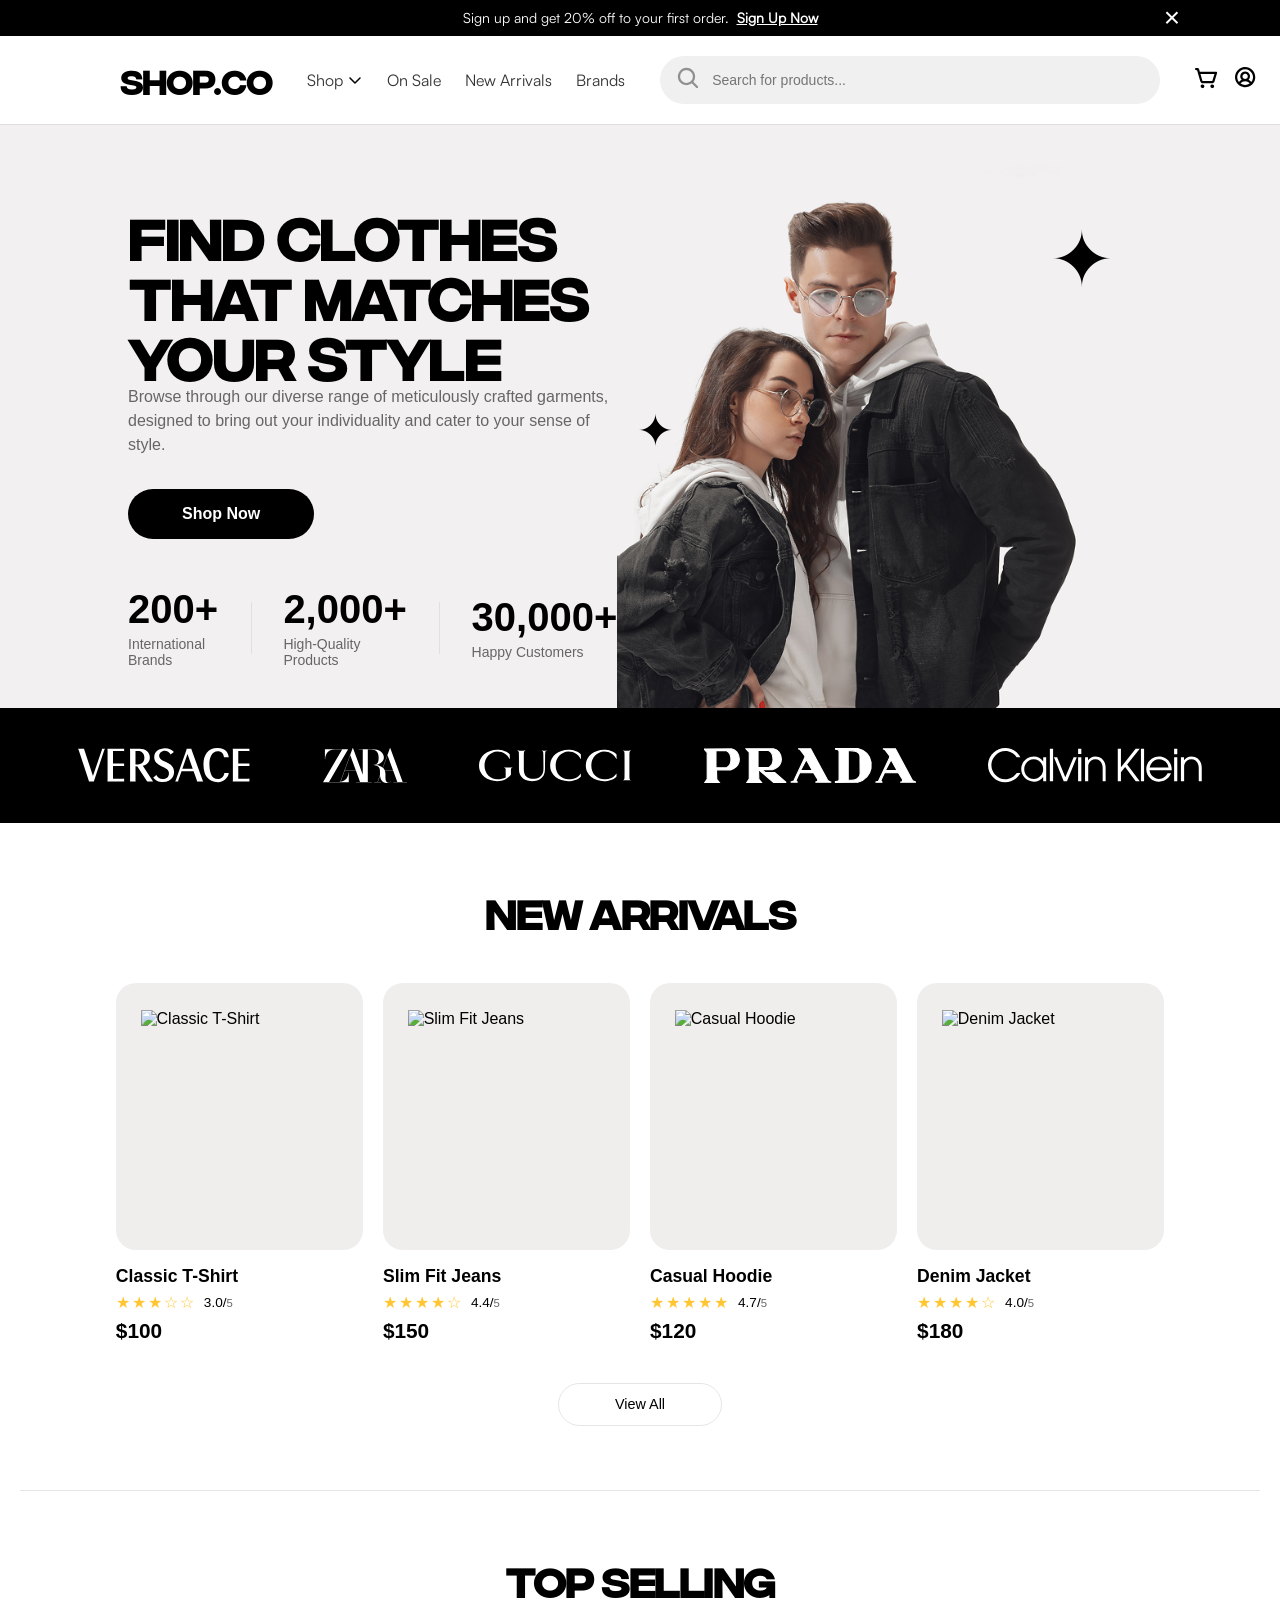
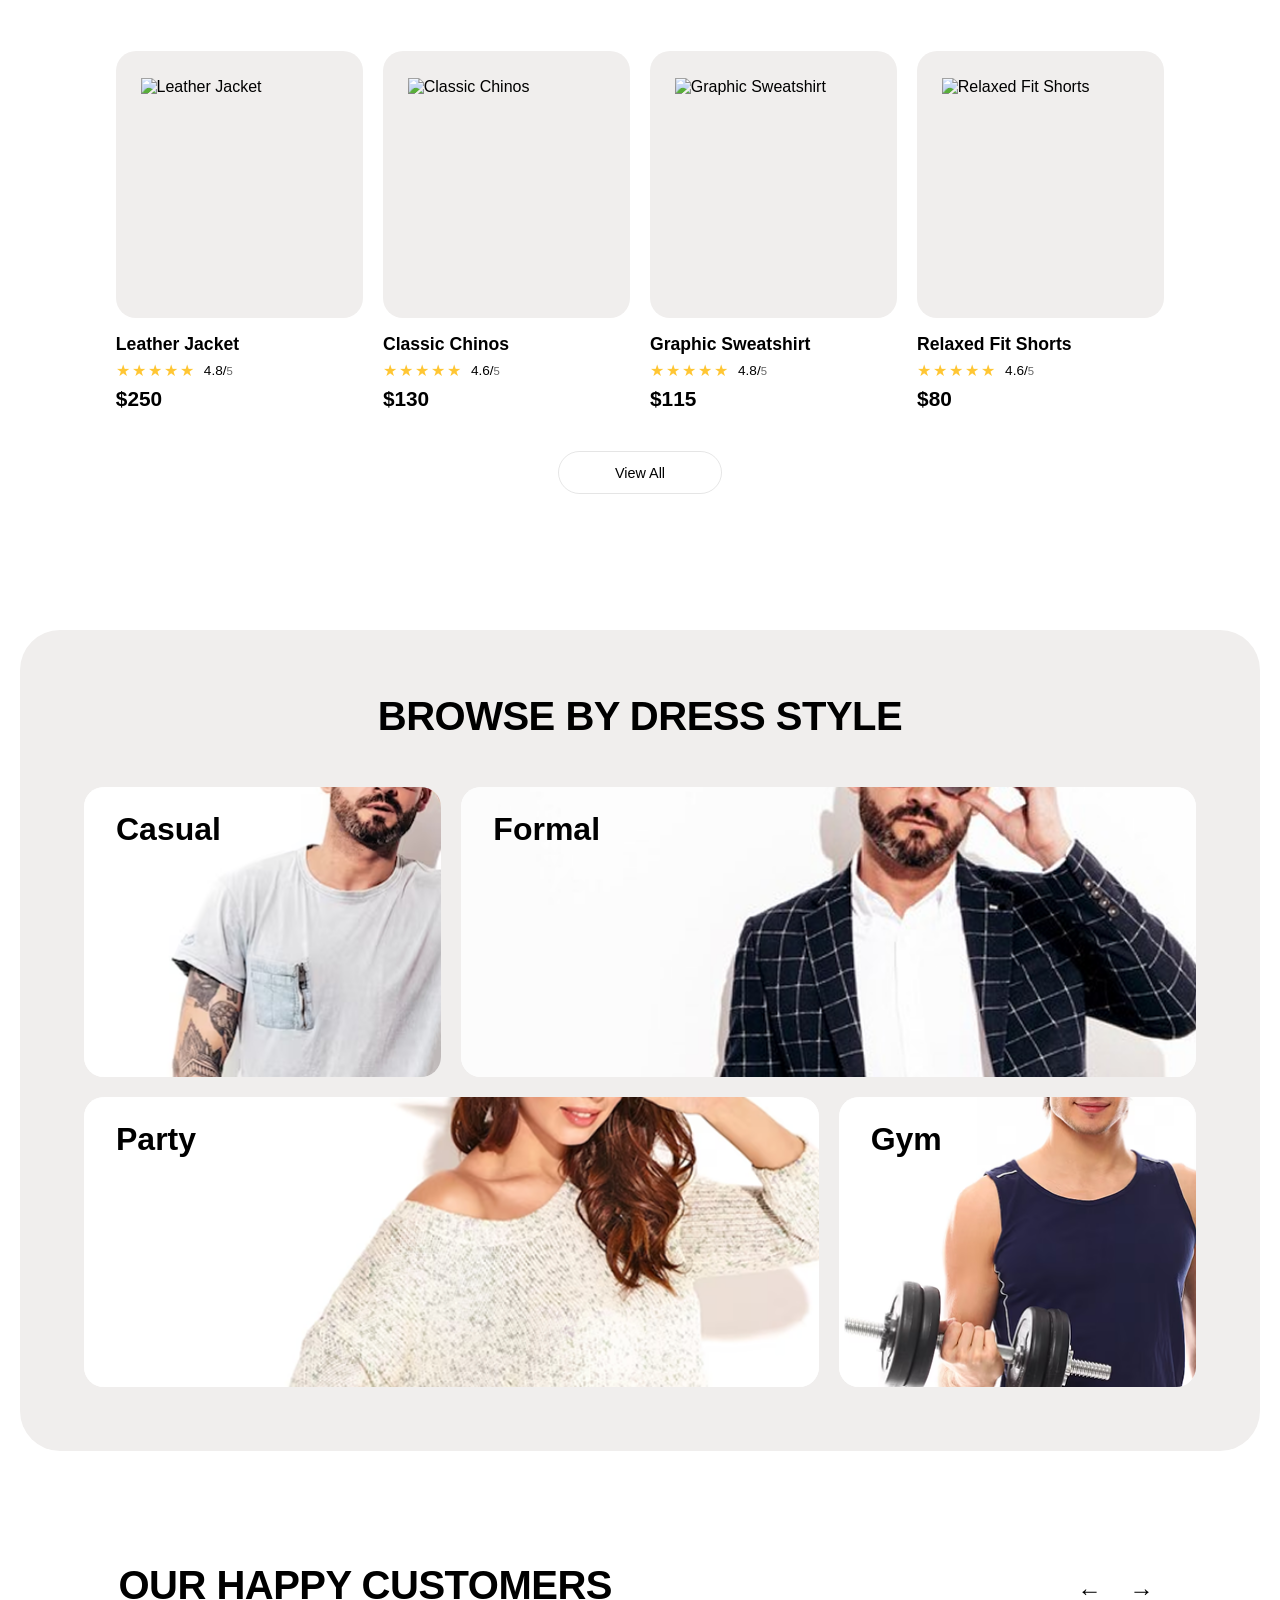
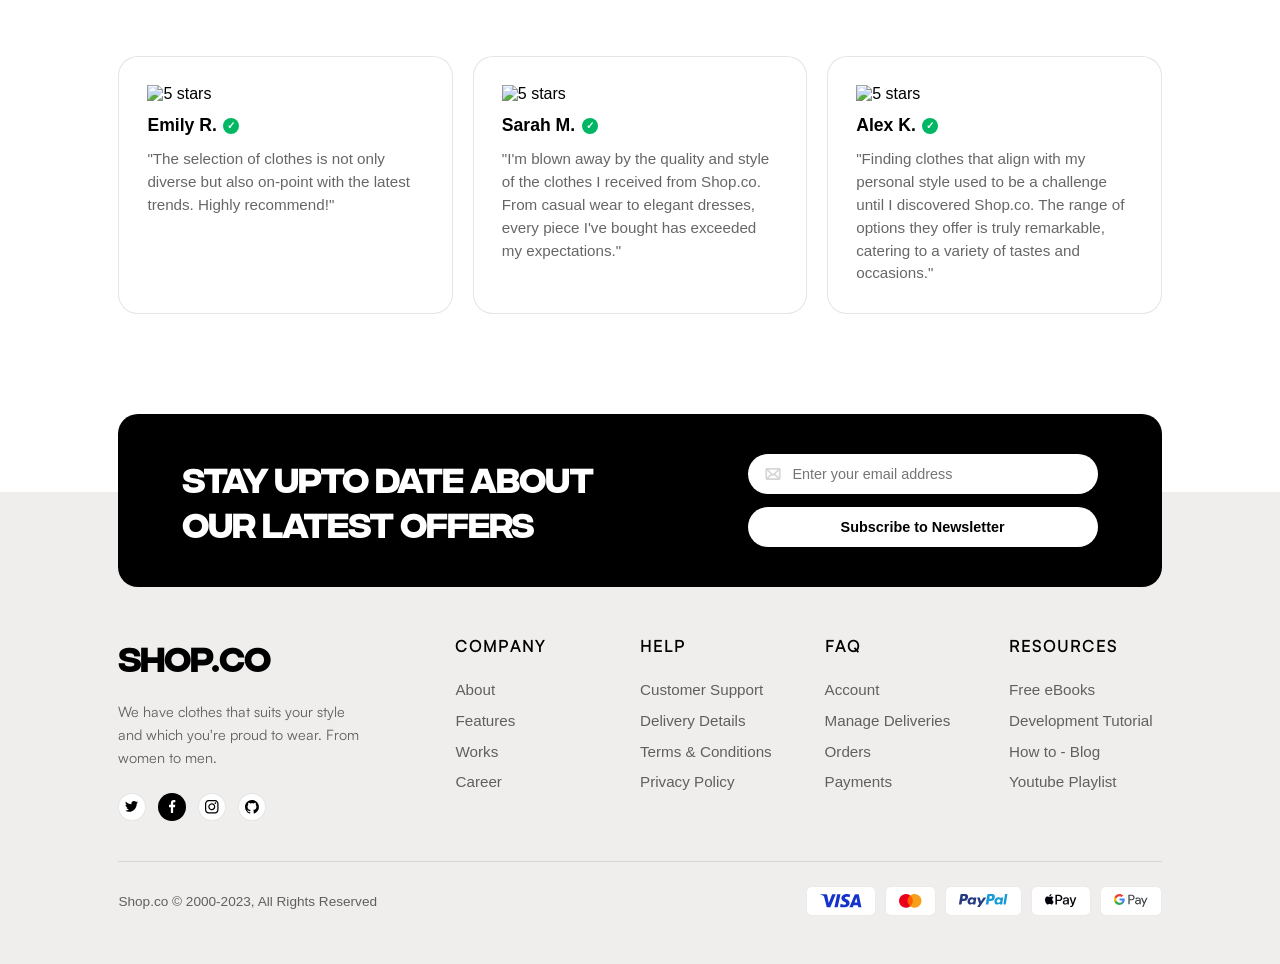
==== index.html @ 7a401ab2 "implement the home page with the dynamic rendering of the products" ====
<!DOCTYPE html>
<html lang="en">

<head>
  <meta charset="UTF-8">
  <meta name="viewport" content="width=device-width, initial-scale=1.0">
  <title>SHOP.CO</title>
  <link rel="stylesheet" href="./css/style.css">
</head>

<body>

  <div class="top-banner">
    <p class="top-banner__text">
      Sign up and get 20% off to your first order.
      <a href="./login.html" class="top-banner__link">Sign Up Now</a>
    </p>
    <button class="top-banner__close" aria-label="Close banner">&times;</button>
  </div>

  <header class="header">
    <div class="header__container">
      <a href="#" class="header__logo">SHOP.CO</a>

      <nav class="header__nav">
        <ul class="header__menu">
          <li class="header__menu-item"><a href="#" class="header__link">Shop <img src="./assets/icons/down-arrow.svg"
                alt="search icon"></a></li>
          <li class="header__menu-item"><a href="#" class="header__link">On Sale</a></li>
          <li class="header__menu-item"><a href="#" class="header__link">New Arrivals</a></li>
          <li class="header__menu-item"><a href="#" class="header__link">Brands</a></li>
        </ul>
      </nav>

      <div class="header__search">
        <span class="header__search-icon"><img src="./assets/icons/search-icon.svg" alt="search icon"></span>
        <input type="text" class="header__search-input" placeholder="Search for products...">
      </div>

      <div class="header__actions">
        <button class="header__action-btn" aria-label="Cart"><img src="./assets/icons/cart-icon.svg"
            alt="cart icon"></button>
        <button class="header__action-btn" aria-label="Account"><img src="./assets/icons/user-icon.svg"
            alt="user"></button>
      </div>
    </div>
  </header>

  <section class="hero">
    <div class="hero__container">

      <div class="hero__content">
        <h1 class="hero__title">FIND CLOTHES<br>THAT MATCHES<br>YOUR STYLE</h1>

        <p class="hero__description">
          Browse through our diverse range of meticulously crafted garments, designed to bring out your individuality
          and cater to your sense of style.
        </p>

        <a href="#" class="hero__cta">Shop Now</a>

        <div class="hero__stats">
          <div class="hero__stat-item">
            <span class="hero__stat-number">200+</span>
            <span class="hero__stat-label">International Brands</span>
          </div>
          <div class="hero__stat-divider"></div>
          <div class="hero__stat-item">
            <span class="hero__stat-number">2,000+</span>
            <span class="hero__stat-label">High-Quality Products</span>
          </div>
          <div class="hero__stat-divider"></div>
          <div class="hero__stat-item">
            <span class="hero__stat-number">30,000+</span>
            <span class="hero__stat-label">Happy Customers</span>
          </div>
        </div>
      </div>

      <div class="hero__media">
        <span class="hero__star hero__star--large">&#10022;</span>
        <span class="hero__star hero__star--small">&#10022;</span>
        <img src="./assets/images/background-images/hero-bg.png" alt="Fashion Models" class="hero__image">
      </div>

    </div>
  </section>
  <section class="brands">
    <div class="brands__container">
      <img src="./assets/icons/versace-icon.svg" alt="Versace" class="brands__logo">
      <img src="./assets/icons/zara-icon.svg" alt="Zara" class="brands__logo">
      <img src="./assets/icons/gucci-icon.svg" alt="Gucci" class="brands__logo">
      <img src="./assets/icons/prada-icon.svg" alt="Prada" class="brands__logo">
      <img src="./assets/icons/calvin-icon.svg" alt="Calvin Klein" class="brands__logo">
    </div>
  </section>

  <section class="products-section">

    <div class="products-container">
      <h2 class="products-section__title">NEW ARRIVALS</h2>

      <div class="products-grid" id="new-arrivals-grid">
      </div>

      <button class="products-section__btn" id="new-arrivals-btn">
        View All
      </button>
    </div>

    <hr class="products-section__divider">

    <div class="products-container">
      <h2 class="products-section__title">TOP SELLING</h2>

      <div class="products-grid" id="top-selling-grid">
      </div>

      <button class="products-section__btn" id="top-selling-btn">
        View All
      </button>
    </div>

  </section>
  <section class="dress-style">
    <div class="dress-style__card">
      <h2 class="dress-style__title">BROWSE BY DRESS STYLE</h2>

      <div class="dress-style__grid">
        <div class="style-card style-card--small">
          <h3 class="style-card__title">Casual</h3>
          <img src="./assets/images/background-images/casual-1.png" alt="Casual Style" class="style-card__image">
        </div>
        <div class="style-card style-card--large">
          <h3 class="style-card__title">Formal</h3>
          <img src="./assets/images/background-images/formal-1.png" alt="Formal Style" class="style-card__image">
        </div>
        <div class="style-card style-card--large">
          <h3 class="style-card__title">Party</h3>
          <img src="./assets/images/background-images/party-1.png" alt="Party Style" class="style-card__image">
        </div>
        <div class="style-card style-card--small">
          <h3 class="style-card__title">Gym</h3>
          <img src="./assets/images/background-images/gym-1.png" alt="Gym Style" class="style-card__image">
        </div>
      </div>
    </div>
  </section>

  <section class="testimonials">
    <div class="testimonials__header">
      <h2 class="testimonials__title">OUR HAPPY CUSTOMERS</h2>
      <div class="testimonials__arrows">
        <button class="testimonials__arrow testimonials__arrow--prev" aria-label="Previous testimonial">&larr;</button>
        <button class="testimonials__arrow testimonials__arrow--next" aria-label="Next testimonial">&rarr;</button>
      </div>
    </div>

    <div class="testimonials__wrapper">
      <div class="testimonials__overlay testimonials__overlay--left"></div>

      <div class="testimonials__track">
        <div class="testimonial-card">
          <div class="testimonial-card__stars">
            <img src="" alt="5 stars" class="testimonial-card__star-img">
          </div>
          <div class="testimonial-card__author">
            <span class="name">Emily R.</span>
            <span class="verified-icon">✓</span>
          </div>
          <p class="testimonial-card__text">
            "The selection of clothes is not only diverse but also on-point with the latest trends. Highly recommend!"
          </p>
        </div>

        <div class="testimonial-card">
          <div class="testimonial-card__stars">
            <img src="" alt="5 stars" class="testimonial-card__star-img">
          </div>
          <div class="testimonial-card__author">
            <span class="name">Sarah M.</span>
            <span class="verified-icon">✓</span>
          </div>
          <p class="testimonial-card__text">
            "I'm blown away by the quality and style of the clothes I received from Shop.co. From casual wear to elegant
            dresses, every piece I've bought has exceeded my expectations."
          </p>
        </div>

        <div class="testimonial-card">
          <div class="testimonial-card__stars">
            <img src="" alt="5 stars" class="testimonial-card__star-img">
          </div>
          <div class="testimonial-card__author">
            <span class="name">Alex K.</span>
            <span class="verified-icon">✓</span>
          </div>
          <p class="testimonial-card__text">
            "Finding clothes that align with my personal style used to be a challenge until I discovered Shop.co. The
            range of options they offer is truly remarkable, catering to a variety of tastes and occasions."
          </p>
        </div>

        <div class="testimonial-card">
          <div class="testimonial-card__stars">
            <img src="" alt="5 stars" class="testimonial-card__star-img">
          </div>
          <div class="testimonial-card__author">
            <span class="name">James L.</span>
            <span class="verified-icon">✓</span>
          </div>
          <p class="testimonial-card__text">
            "As someone who's always on the lookout for unique fashion pieces, I'm thrilled to have stumbled upon
            Shop.co. The selection of clothes is not only diverse but also on-point with the latest trends."
          </p>
        </div>

        <div class="testimonial-card">
          <div class="testimonial-card__stars">
            <img src="" alt="5 stars" class="testimonial-card__star-img">
          </div>
          <div class="testimonial-card__author">
            <span class="name">Mooen</span>
            <span class="verified-icon">✓</span>
          </div>
          <p class="testimonial-card__text">
            "As someone who's always on the lookout for unique fashion pieces, I'm thrilled to have stumbled upon
            Shop.co."
          </p>
        </div>
      </div>

      <div class="testimonials__overlay testimonials__overlay--right"></div>
    </div>
  </section>
  <footer class="footer">
    <div class="footer__container">

      <div class="newsletter-card">
        <h2 class="newsletter-card__title">
          STAY UPTO DATE ABOUT<br>OUR LATEST OFFERS
        </h2>
        <div class="newsletter-card__form">
          <div class="newsletter-card__input-wrapper">
            <img src="./assets/icons/mail-icon.svg" alt="Mail Icon" class="input-icon">
            <input type="email" placeholder="Enter your email address" class="newsletter-card__input">
          </div>
          <button type="button" class="newsletter-card__btn">Subscribe to Newsletter</button>
        </div>
      </div>

      <div class="footer__main">
        <div class="footer__brand">
          <h2 class="footer__logo">SHOP.CO</h2>
          <p class="footer__desc">
            We have clothes that suits your style and which you're proud to wear. From women to men.
          </p>
          <div class="footer__socials">
            <a href="#" class="social-link" aria-label="Twitter">
              <img src="./assets/icons/twitter-icon.svg" alt="Twitter" class="social-icon">
            </a>
            <a href="#" class="social-link social-link--active" aria-label="Facebook">
              <img src="./assets/icons/facebook-icon.svg" alt="Facebook" class="social-icon">
            </a>
            <a href="#" class="social-link" aria-label="Instagram">
              <img src="./assets/icons/instagram-icon.svg" alt="Instagram" class="social-icon">
            </a>
            <a href="#" class="social-link" aria-label="GitHub">
              <img src="./assets/icons/github-icon.svg" alt="GitHub" class="social-icon">
            </a>
          </div>
        </div>

        <div class="footer__col">
          <h3 class="footer__col-title">COMPANY</h3>
          <ul class="footer__links">
            <li><a href="#">About</a></li>
            <li><a href="#">Features</a></li>
            <li><a href="#">Works</a></li>
            <li><a href="#">Career</a></li>
          </ul>
        </div>

        <div class="footer__col">
          <h3 class="footer__col-title">HELP</h3>
          <ul class="footer__links">
            <li><a href="#">Customer Support</a></li>
            <li><a href="#">Delivery Details</a></li>
            <li><a href="#">Terms & Conditions</a></li>
            <li><a href="#">Privacy Policy</a></li>
          </ul>
        </div>

        <div class="footer__col">
          <h3 class="footer__col-title">FAQ</h3>
          <ul class="footer__links">
            <li><a href="#">Account</a></li>
            <li><a href="#">Manage Deliveries</a></li>
            <li><a href="#">Orders</a></li>
            <li><a href="#">Payments</a></li>
          </ul>
        </div>

        <div class="footer__col">
          <h3 class="footer__col-title">RESOURCES</h3>
          <ul class="footer__links">
            <li><a href="#">Free eBooks</a></li>
            <li><a href="#">Development Tutorial</a></li>
            <li><a href="#">How to - Blog</a></li>
            <li><a href="#">Youtube Playlist</a></li>
          </ul>
        </div>
      </div>

      <hr class="footer__divider">

      <div class="footer__bottom">
        <p class="footer__copyright">
          Shop.co © 2000-2023, All Rights Reserved
        </p>
        <div class="footer__payments">
          <span class="payment-badge">
            <img src="./assets/icons/visa-icon.svg" alt="Visa" class="payment-icon">
          </span>
          <span class="payment-badge">
            <img src="./assets/icons/mastercard-icon.svg" alt="MasterCard" class="payment-icon">
          </span>
          <span class="payment-badge">
            <img src="./assets/icons/paypal-icon.svg" alt="PayPal" class="payment-icon">
          </span>
          <span class="payment-badge">
            <img src="./assets/icons/apple-pay-icon.svg" alt="Apple Pay" class="payment-icon">
          </span>
          <span class="payment-badge">
            <img src="./assets/icons/google-pay-icon.svg" alt="Google Pay" class="payment-icon">
          </span>
        </div>
      </div>

    </div>
  </footer>

</body>
<script src="./js/products.js"></script>

</html>
---- css/style.css ----
* {
  margin: 0;
  padding: 0;
  box-sizing: border-box;
}

@font-face {
  font-family: "Satoshi";
  src: url("../css/fonts/satoshi/Satoshi-Regular.otf") format(opentype);
}
@font-face {
  font-family: "Integral CF";
  src: url("../css/fonts/integral-cf-font-family/integralcf-regular.otf") format(opentype);
}
body {
  font-family: Arial, Helvetica, sans-serif;
  color: #000000;
  background-color: #ffffff;
}

a {
  text-decoration: none;
  color: inherit;
}

ul {
  list-style: none;
}

.top-banner {
  background-color: #000000;
  color: #0e0e0e;
  font-size: 14px;
  padding: 9px 16px;
  display: flex;
  justify-content: center;
  align-items: center;
  position: relative;
}

.top-banner__text {
  font-family: "Satoshi";
  text-align: center;
  color: white;
}

.top-banner__link {
  text-decoration: underline;
  font-weight: bold;
  margin-left: 4px;
}

.top-banner__close {
  position: absolute;
  right: 100px;
  background: none;
  border: none;
  color: #ffffff;
  font-size: 2em;
  cursor: pointer;
}

.header {
  width: 100%;
  border-bottom: 1px solid #e0e0e0;
  background-color: #ffffff;
}

.header__container {
  max-width: 100vw;
  margin: 0 auto;
  padding: 20px 16px;
  display: flex;
  align-items: center;
  justify-content: space-around;
  gap: 20px;
}

.header__logo {
  font-family: "Integral CF";
  font-weight: 700;
  font-size: 32px;
  line-height: 100%;
  letter-spacing: 0%;
  margin-left: 3em;
}

.header__menu {
  display: flex;
  gap: 24px;
}
.header__menu .header__menu-item {
  font-family: "Satoshi";
  font-weight: 400;
  color: #000000;
}

.header__link {
  display: flex;
  gap: 4px;
  font-size: 16px;
  color: #333333;
}

.header__search {
  flex: 1;
  max-width: 500px;
  display: flex;
  align-items: center;
  background-color: #F0F0F0;
  border-radius: 62px;
  padding: 10px 16px;
  gap: 12px;
}

.header__search-icon {
  color: #888888;
}

.header__search-input {
  width: 100%;
  border: none;
  background: transparent;
  outline: none;
  font-size: 14px;
}

.header__actions {
  display: flex;
  gap: 16px;
}

.header__action-btn {
  background: none;
  border: none;
  font-size: 20px;
  cursor: pointer;
}

.footer {
  background-color: #f0eeed;
  padding-top: 2rem;
  padding-bottom: 3rem;
  margin-top: 90px;
  position: relative;
}
.footer__container {
  max-width: 84%;
  margin: 0 auto;
  padding: 0 1rem;
}
.footer__main {
  display: grid;
  grid-template-columns: 2fr repeat(4, 1fr);
  gap: 2rem;
  margin-top: 3rem;
}
@media (max-width: 1024px) {
  .footer__main {
    grid-template-columns: repeat(3, 1fr);
  }
}
@media (max-width: 640px) {
  .footer__main {
    grid-template-columns: repeat(2, 1fr);
  }
}
@media (max-width: 1024px) {
  .footer__brand {
    grid-column: span 3;
  }
}
@media (max-width: 640px) {
  .footer__brand {
    grid-column: span 2;
  }
}
.footer__logo {
  font-family: Integral CF;
  font-weight: 700;
  font-size: 2rem;
  line-height: 45px;
  letter-spacing: 0%;
  margin-bottom: 1.25rem;
}
.footer__desc {
  font-family: "Satoshi";
  font-size: 0.9rem;
  color: rgba(0, 0, 0, 0.6);
  line-height: 1.6;
  max-width: 250px;
  margin-bottom: 1.5rem;
}
.footer__socials {
  display: flex;
  gap: 0.75rem;
}
.footer__socials .social-link {
  width: 28px;
  height: 28px;
  border-radius: 50%;
  background: #fff;
  border: 1px solid rgba(0, 0, 0, 0.1);
  display: flex;
  align-items: center;
  justify-content: center;
  text-decoration: none;
  transition: all 0.2s ease;
}
.footer__socials .social-link .social-icon {
  width: 14px;
  height: 14px;
  object-fit: contain;
}
.footer__socials .social-link:hover, .footer__socials .social-link--active {
  background: #000;
}
.footer__socials .social-link:hover .social-icon, .footer__socials .social-link--active .social-icon {
  filter: brightness(0) invert(1);
}
.footer__col-title {
  font-family: "Satoshi";
  font-size: 1rem;
  font-weight: 600;
  letter-spacing: 2px;
  margin-bottom: 1.5rem;
  text-transform: uppercase;
}
.footer__links {
  list-style: none;
  padding: 0;
  margin: 0;
  display: flex;
  flex-direction: column;
  gap: 0.8rem;
}
.footer__links a {
  color: rgba(0, 0, 0, 0.6);
  text-decoration: none;
  font-size: 0.95rem;
  transition: color 0.2s ease;
}
.footer__links a:hover {
  color: #000;
}
.footer__divider {
  border: none;
  border-top: 1px solid rgba(0, 0, 0, 0.1);
  margin: 2.5rem 0 1.5rem 0;
}
.footer__bottom {
  display: flex;
  justify-content: space-between;
  align-items: center;
  flex-wrap: wrap;
  gap: 1rem;
}
.footer__copyright {
  font-size: 0.85rem;
  color: rgba(0, 0, 0, 0.6);
}
.footer__payments {
  display: flex;
  gap: 0.6rem;
}
.footer__payments .payment-badge {
  background: #fff;
  padding: 0.4rem 0.8rem;
  border-radius: 6px;
  display: flex;
  align-items: center;
  justify-content: center;
  height: 30px;
  border: 1px solid rgba(0, 0, 0, 0.08);
}
.footer__payments .payment-badge .payment-icon {
  height: 14px;
  width: auto;
  object-fit: contain;
}

.newsletter-card {
  background-color: #000;
  border-radius: 20px;
  padding: 2.5rem 4rem;
  display: flex;
  justify-content: space-between;
  align-items: center;
  margin-top: -110px;
  position: relative;
  z-index: 4;
}
@media (max-width: 900px) {
  .newsletter-card {
    flex-direction: column;
    gap: 2rem;
    padding: 2rem 1.5rem;
    text-align: center;
  }
}
.newsletter-card__title {
  font-family: "Integral CF";
  font-weight: 700;
  font-size: 2rem;
  line-height: 45px;
  letter-spacing: 0%;
  color: white;
}
.newsletter-card__form {
  display: flex;
  flex-direction: column;
  gap: 0.8rem;
  width: 100%;
  max-width: 350px;
}
.newsletter-card__input-wrapper {
  position: relative;
  width: 100%;
}
.newsletter-card__input-wrapper .input-icon {
  position: absolute;
  left: 1rem;
  top: 50%;
  transform: translateY(-50%);
  width: 18px;
  height: 18px;
  object-fit: contain;
  opacity: 0.4;
}
.newsletter-card__input {
  width: 100%;
  padding: 0.75rem 1rem 0.75rem 2.8rem;
  border-radius: 62px;
  border: none;
  font-size: 0.9rem;
  outline: none;
}
.newsletter-card__btn {
  width: 100%;
  padding: 0.75rem 1rem;
  border-radius: 62px;
  border: none;
  background-color: #fff;
  color: #000;
  font-weight: 600;
  font-size: 0.9rem;
  cursor: pointer;
  transition: background 0.2s ease;
}
.newsletter-card__btn:hover {
  background-color: #f0f0f0;
}

.login {
  min-height: 100vh;
  background-color: #f2f0f1;
  display: flex;
  align-items: center;
  justify-content: center;
  padding: 2rem 1rem;
}
.login__container {
  width: 100%;
  max-width: 1100px;
  min-height: 650px;
  background-color: #ffffff;
  border-radius: 24px;
  overflow: hidden;
  display: grid;
  grid-template-columns: 1fr 1fr;
  box-shadow: 0 10px 40px rgba(0, 0, 0, 0.08);
}
@media (max-width: 768px) {
  .login__container {
    grid-template-columns: 1fr;
    max-width: 520px;
  }
}
.login__content {
  padding: 3rem 4rem;
  display: flex;
  flex-direction: column;
  justify-content: center;
}
@media (max-width: 768px) {
  .login__content {
    padding: 2.5rem 2rem;
  }
}
.login__brand {
  font-family: "Integral CF";
  font-size: 1.7rem;
  font-weight: 900;
  color: #000;
  margin-bottom: 5rem;
}
@media (max-width: 768px) {
  .login__brand {
    margin-bottom: 3rem;
  }
}
.login__header {
  margin-bottom: 2rem;
}
.login__title {
  font-family: "Integral CF";
  font-size: 2.8rem;
  line-height: 1.1;
  font-weight: 900;
  letter-spacing: -1px;
  color: #000;
  margin-bottom: 1rem;
}
@media (max-width: 480px) {
  .login__title {
    font-size: 2.2rem;
  }
}
.login__description {
  max-width: 420px;
  font-size: 0.95rem;
  line-height: 1.6;
  color: #666666;
}
.login__form {
  display: flex;
  flex-direction: column;
  gap: 1.4rem;
}
.login__field {
  display: flex;
  flex-direction: column;
  gap: 0.6rem;
}
.login__label-row {
  display: flex;
  justify-content: space-between;
  align-items: center;
}
.login__label {
  font-size: 0.9rem;
  font-weight: 600;
  color: #000;
}
.login__forgot {
  font-size: 0.8rem;
  color: #666666;
  text-decoration: underline;
  transition: color 0.2s ease;
}
.login__forgot:hover {
  color: #000;
}
.login__input {
  width: 100%;
  border: 1px solid rgba(0, 0, 0, 0.15);
  border-radius: 62px;
  background-color: #f0eeed;
  padding: 1rem 1.2rem;
  font-family: "Satoshi";
  font-size: 0.95rem;
  outline: none;
  transition: border-color 0.2s ease, background-color 0.2s ease;
}
.login__input::placeholder {
  color: rgba(0, 0, 0, 0.4);
}
.login__input:focus {
  border-color: #000;
  background-color: #fff;
}
.login__error {
  min-height: 20px;
  margin: -0.5rem 0 0;
  font-size: 0.85rem;
  color: #ff3333;
}
.login__button {
  width: 100%;
  border: none;
  border-radius: 62px;
  padding: 1rem;
  background-color: #000;
  color: #fff;
  font-family: "Satoshi";
  font-size: 1rem;
  font-weight: 600;
  cursor: pointer;
  transition: background-color 0.2s ease, transform 0.2s ease;
}
.login__button:hover {
  background-color: #222;
  transform: translateY(-1px);
}
.login__button:active {
  transform: translateY(0);
}
.login__signup {
  margin-top: 1.8rem;
  text-align: center;
  font-size: 0.9rem;
  color: #666666;
}
.login__signup a {
  color: #000;
  font-weight: 700;
  text-decoration: underline;
}
.login__visual {
  position: relative;
  min-height: 650px;
  background-color: #f2f0f1;
  display: flex;
  align-items: center;
  justify-content: center;
  overflow: hidden;
}
@media (max-width: 768px) {
  .login__visual {
    display: none;
  }
}
.login__visual-content {
  position: relative;
  max-width: 400px;
  padding: 2rem;
  text-align: center;
}
.login__visual-content h2 {
  position: relative;
  z-index: 2;
  font-family: "Integral CF";
  font-size: 3.2rem;
  line-height: 1.05;
  color: #000;
  margin-bottom: 1.5rem;
}
.login__visual-content p {
  position: relative;
  z-index: 2;
  font-size: 1rem;
  line-height: 1.6;
  color: #666666;
}
.login__star {
  position: absolute;
  color: #000;
  z-index: 1;
  line-height: 1;
}
.login__star--large {
  top: -70px;
  right: -30px;
  font-size: 120px;
}
.login__star--small {
  bottom: -80px;
  left: -30px;
  font-size: 100px;
}

.hero {
  width: 100%;
  background-color: #f2f0f1;
  overflow: hidden;
}

.hero__container {
  max-width: 80%;
  margin: 0 auto;
  padding: 40px 18px 0 0px;
  display: flex;
  align-items: flex-start;
  justify-content: space-between;
}

.hero__content {
  flex: 1;
  max-width: 600px;
  padding-top: 40px;
}

.hero__title {
  font-family: "Integral CF";
  font-weight: 600;
  font-size: 56px;
  line-height: 60px;
  letter-spacing: 0%;
  vertical-align: middle;
}

.hero__description {
  font-size: 16px;
  line-height: 1.5;
  color: #666666;
  margin-bottom: 32px;
}

.hero__cta {
  display: inline-block;
  background-color: #000000;
  color: #ffffff;
  padding: 16px 54px;
  border-radius: 62px;
  font-size: 16px;
  font-weight: bold;
  margin-bottom: 48px;
}

.hero__stats {
  display: flex;
  align-items: center;
  gap: 32px;
  margin-bottom: 40px;
}

.hero__stat-item {
  display: flex;
  flex-direction: column;
}

.hero__stat-number {
  font-size: 40px;
  font-weight: bold;
}

.hero__stat-label {
  font-size: 14px;
  color: #666666;
  margin-top: 4px;
}

.hero__stat-divider {
  width: 1px;
  height: 52px;
  background-color: #e0e0e0;
}

.hero__media {
  position: relative;
  align-self: stretch;
  display: flex;
  justify-content: flex-end;
  align-items: flex-end;
  overflow: hidden;
}

.hero__image {
  width: 100%;
  height: 100%;
  object-fit: cover;
  object-position: right bottom;
}

.hero__star {
  position: absolute;
  color: #000000;
}

.hero__star--large {
  font-size: 76px;
  top: 50px;
  right: 20px;
}

.hero__star--small {
  font-size: 44px;
  top: 240px;
  left: 20px;
}

.brands {
  background-color: #000000;
  padding: 2.5rem 1rem;
  width: 100%;
}
.brands__container {
  max-width: 90%;
  margin: 0 auto;
  display: flex;
  justify-content: space-between;
  align-items: center;
  flex-wrap: wrap;
  gap: 2rem;
}
.brands__logo {
  height: 35px;
  width: auto;
  object-fit: contain;
}
@media (max-width: 768px) {
  .brands__logo {
    height: 25px;
  }
}

.products-section {
  padding: 4rem 1rem;
  background-color: #fff;
}
.products-section .products-container {
  max-width: 84%;
  margin: 0 auto;
  text-align: center;
}
.products-section__title {
  font-family: "Integral CF";
  font-size: 2.5rem;
  font-weight: 900;
  letter-spacing: -0.5px;
  margin-bottom: 3rem;
  text-transform: uppercase;
}
.products-section__divider {
  max-width: 1240px;
  margin: 4rem auto;
  border: none;
  border-top: 1px solid rgba(0, 0, 0, 0.1);
}
.products-section__btn {
  background: transparent;
  border: 1px solid rgba(0, 0, 0, 0.1);
  border-radius: 62px;
  padding: 0.8rem 3.5rem;
  font-size: 0.9rem;
  font-weight: 500;
  cursor: pointer;
  margin: 2.5rem auto;
  transition: all 0.2s ease;
}
.products-section__btn:hover {
  background-color: #000;
  color: #fff;
}

.products-grid {
  display: grid;
  grid-template-columns: repeat(4, 1fr);
  gap: 1.25rem;
  text-align: left;
}
@media (max-width: 1024px) {
  .products-grid {
    grid-template-columns: repeat(2, 1fr);
  }
}
@media (max-width: 480px) {
  .products-grid {
    grid-template-columns: 1fr;
  }
}

.product-card__image-wrapper {
  background-color: #f0eeed;
  border-radius: 20px;
  aspect-ratio: 1/1.08;
  display: flex;
  align-items: center;
  justify-content: center;
  overflow: hidden;
  margin-bottom: 1rem;
}
.product-card__image {
  width: 80%;
  height: 80%;
  object-fit: contain;
  transition: transform 0.3s ease;
}
.product-card__image:hover {
  transform: scale(1.05);
}
.product-card__title {
  font-size: 1.1rem;
  font-weight: 700;
  margin-bottom: 0.4rem;
  white-space: nowrap;
  overflow: hidden;
  text-overflow: ellipsis;
}
.product-card__rating {
  display: flex;
  align-items: center;
  gap: 0.5rem;
  margin-bottom: 0.4rem;
}
.product-card__rating .stars {
  color: #ffc633;
  letter-spacing: 2px;
}
.product-card__rating .score {
  font-size: 0.85rem;
  font-weight: 500;
}
.product-card__rating .score small {
  color: rgba(0, 0, 0, 0.6);
}
.product-card__price {
  display: flex;
  align-items: center;
  gap: 0.6rem;
  font-size: 1.3rem;
  font-weight: 700;
}
.product-card__price .original {
  color: rgba(0, 0, 0, 0.4);
  text-decoration: line-through;
}
.product-card__price .badge {
  background-color: rgba(255, 51, 51, 0.1);
  color: #ff3333;
  font-size: 0.75rem;
  font-weight: 500;
  padding: 0.2rem 0.6rem;
  border-radius: 62px;
}

.dress-style {
  padding: 2rem 1rem;
}
.dress-style__card {
  max-width: 1240px;
  margin: 0 auto;
  background-color: #f0eeed;
  border-radius: 40px;
  padding: 4rem 4rem;
}
@media (max-width: 768px) {
  .dress-style__card {
    padding: 2rem 1.5rem;
    border-radius: 20px;
  }
}
.dress-style__title {
  font-size: 2.5rem;
  font-weight: 900;
  text-align: center;
  margin-bottom: 3rem;
  letter-spacing: -0.5px;
}
@media (max-width: 768px) {
  .dress-style__title {
    font-size: 2rem;
    margin-bottom: 2rem;
  }
}
.dress-style__grid {
  display: grid;
  grid-template-columns: repeat(3, 1fr);
  gap: 1.25rem;
}
@media (max-width: 768px) {
  .dress-style__grid {
    grid-template-columns: 1fr;
  }
}

.style-card {
  position: relative;
  height: 290px;
  background-color: #ffffff;
  border-radius: 20px;
  overflow: hidden;
  cursor: pointer;
}
.style-card--small {
  grid-column: span 1;
}
.style-card--large {
  grid-column: span 2;
}
@media (max-width: 768px) {
  .style-card--small, .style-card--large {
    grid-column: span 1;
  }
}
.style-card__title {
  position: absolute;
  top: 1.5rem;
  left: 2rem;
  font-size: 2rem;
  font-weight: 700;
  z-index: 2;
  color: #000;
}
.style-card__image {
  width: 100%;
  height: 100%;
  object-fit: cover;
  object-position: right top;
  transition: transform 0.3s ease;
}
.style-card:hover .style-card__image {
  transform: scale(1.04);
}

.testimonials {
  padding: 5rem 0;
  width: 100%;
  overflow: hidden;
}
.testimonials__header {
  max-width: 84%;
  margin: 0 auto 2.5rem auto;
  display: flex;
  justify-content: space-between;
  align-items: flex-end;
  padding: 0 1rem;
}
.testimonials__title {
  font-size: 2.5rem;
  font-weight: 900;
  letter-spacing: -0.5px;
  text-transform: uppercase;
}
@media (max-width: 768px) {
  .testimonials__title {
    font-size: 1.8rem;
  }
}
.testimonials__arrows {
  display: flex;
  gap: 0.75rem;
}
.testimonials__arrow {
  background: transparent;
  border: none;
  font-size: 1.5rem;
  cursor: pointer;
  padding: 0.2rem 0.5rem;
  transition: opacity 0.2s ease;
}
.testimonials__arrow:hover {
  opacity: 0.6;
}
.testimonials__track {
  max-width: 84%;
  margin: 0 auto;
  display: flex;
  gap: 1.25rem;
  overflow-x: auto;
  scroll-behavior: smooth;
  padding: 0.5rem 1rem;
  scrollbar-width: none;
}

.testimonial-card {
  flex: 0 0 calc((100% - 2.5rem) / 3);
  min-width: 12em;
  border: 1px solid rgba(0, 0, 0, 0.1);
  border-radius: 20px;
  padding: 1.75rem;
  background-color: #fff;
  display: flex;
  flex-direction: column;
  gap: 0.75rem;
}
@media (max-width: 1024px) {
  .testimonial-card {
    flex: 0 0 calc((100% - 1.25rem) / 2);
    min-width: 10em;
  }
}
@media (max-width: 640px) {
  .testimonial-card {
    flex: 0 0 100%;
  }
}
.testimonial-card__star-img {
  height: 18px;
  width: auto;
  object-fit: contain;
}
.testimonial-card__author {
  display: flex;
  align-items: center;
  gap: 0.4rem;
}
.testimonial-card__author .name {
  font-size: 1.1rem;
  font-weight: 700;
}
.testimonial-card__author .verified-icon {
  display: flex;
  align-items: center;
  justify-content: center;
  width: 16px;
  height: 16px;
  background-color: #01b763;
  color: #fff;
  font-size: 10px;
  border-radius: 50%;
  font-weight: bold;
}
.testimonial-card__text {
  font-size: 0.95rem;
  color: rgba(0, 0, 0, 0.6);
  line-height: 1.5;
}

/*# sourceMappingURL=style.css.map */
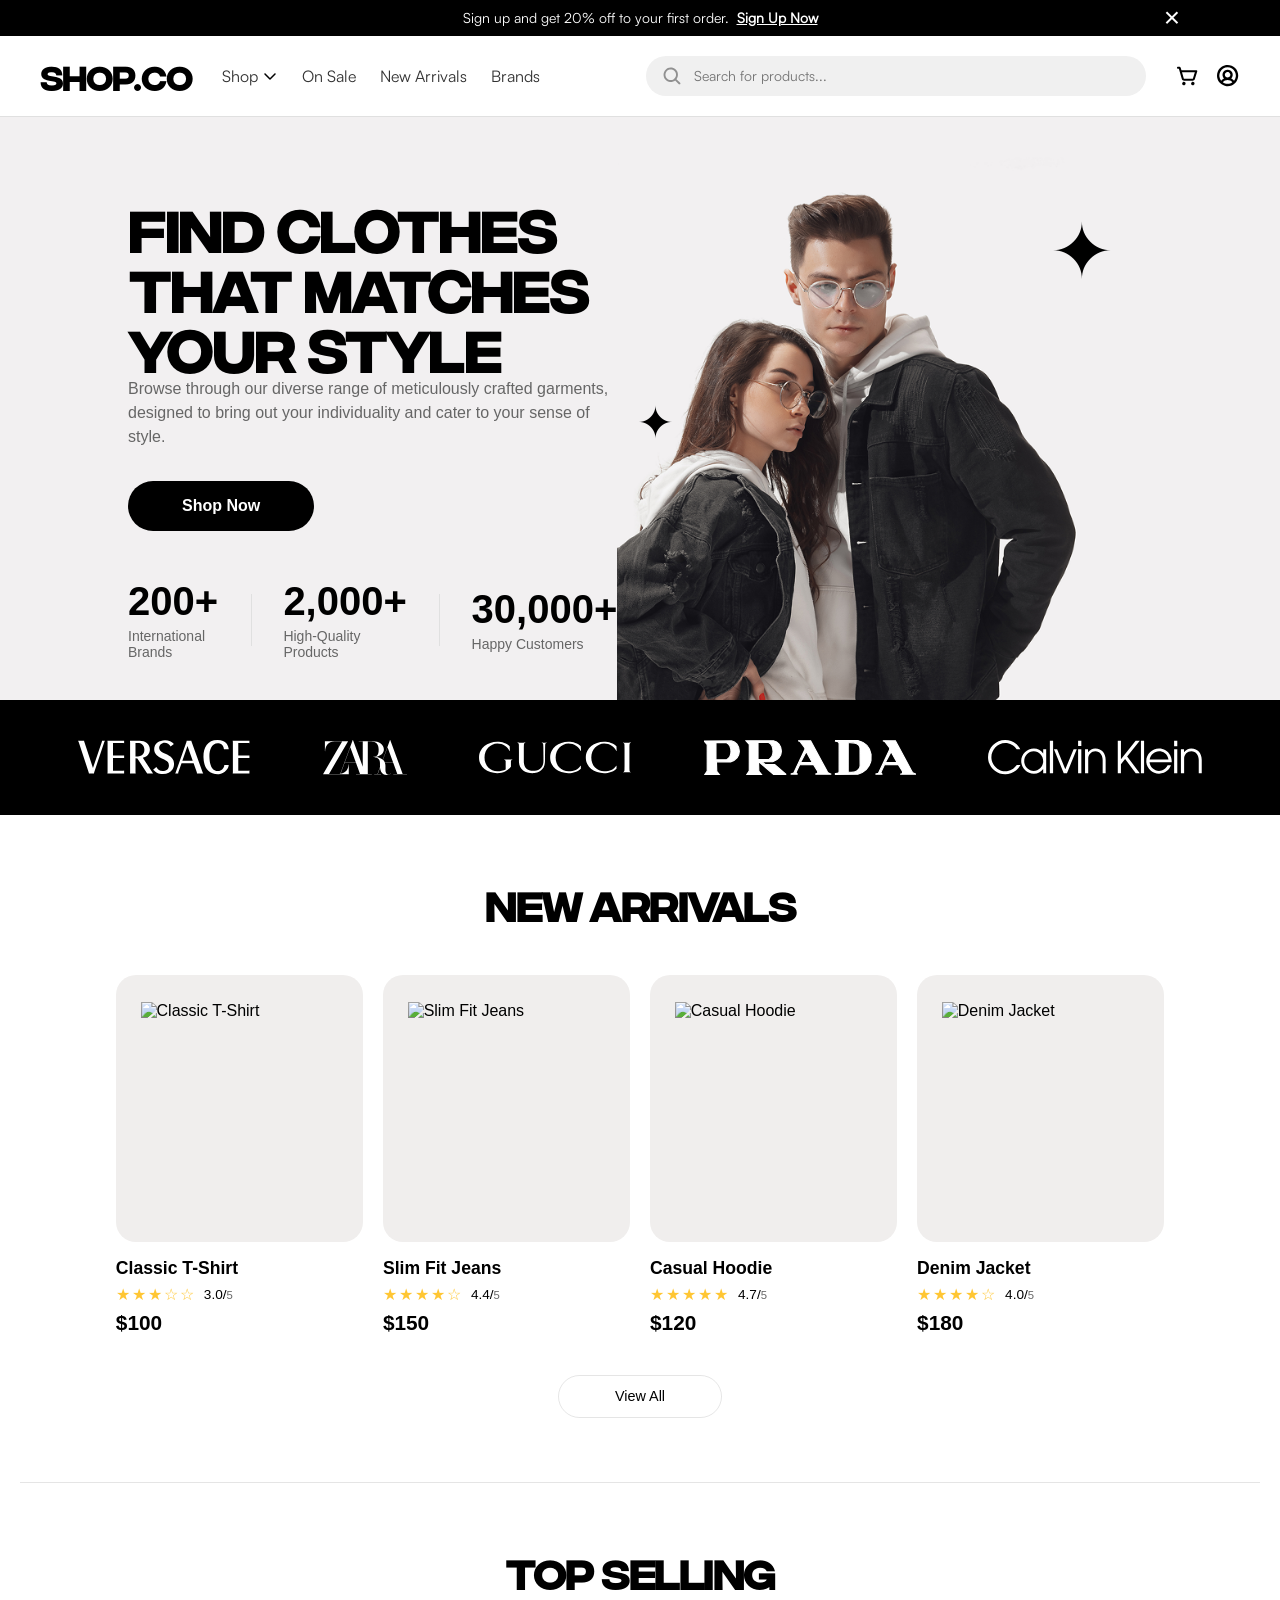
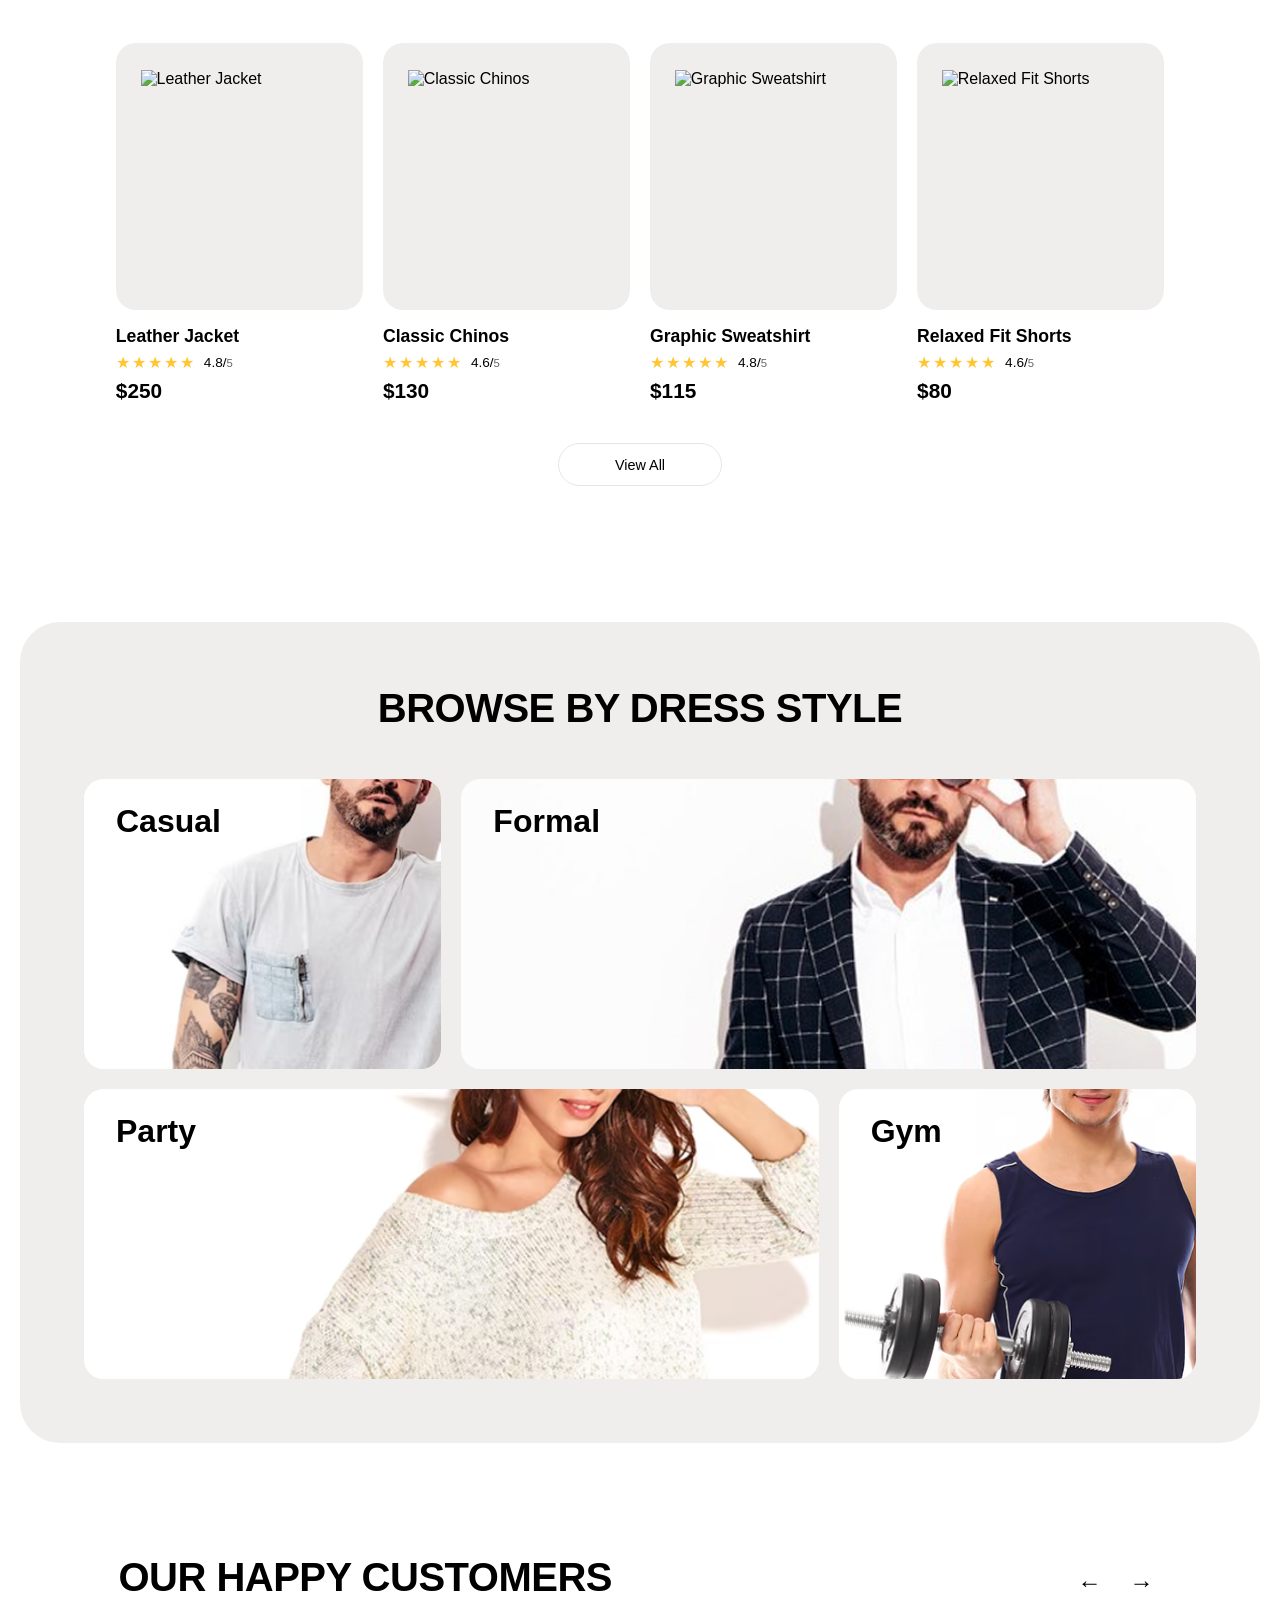
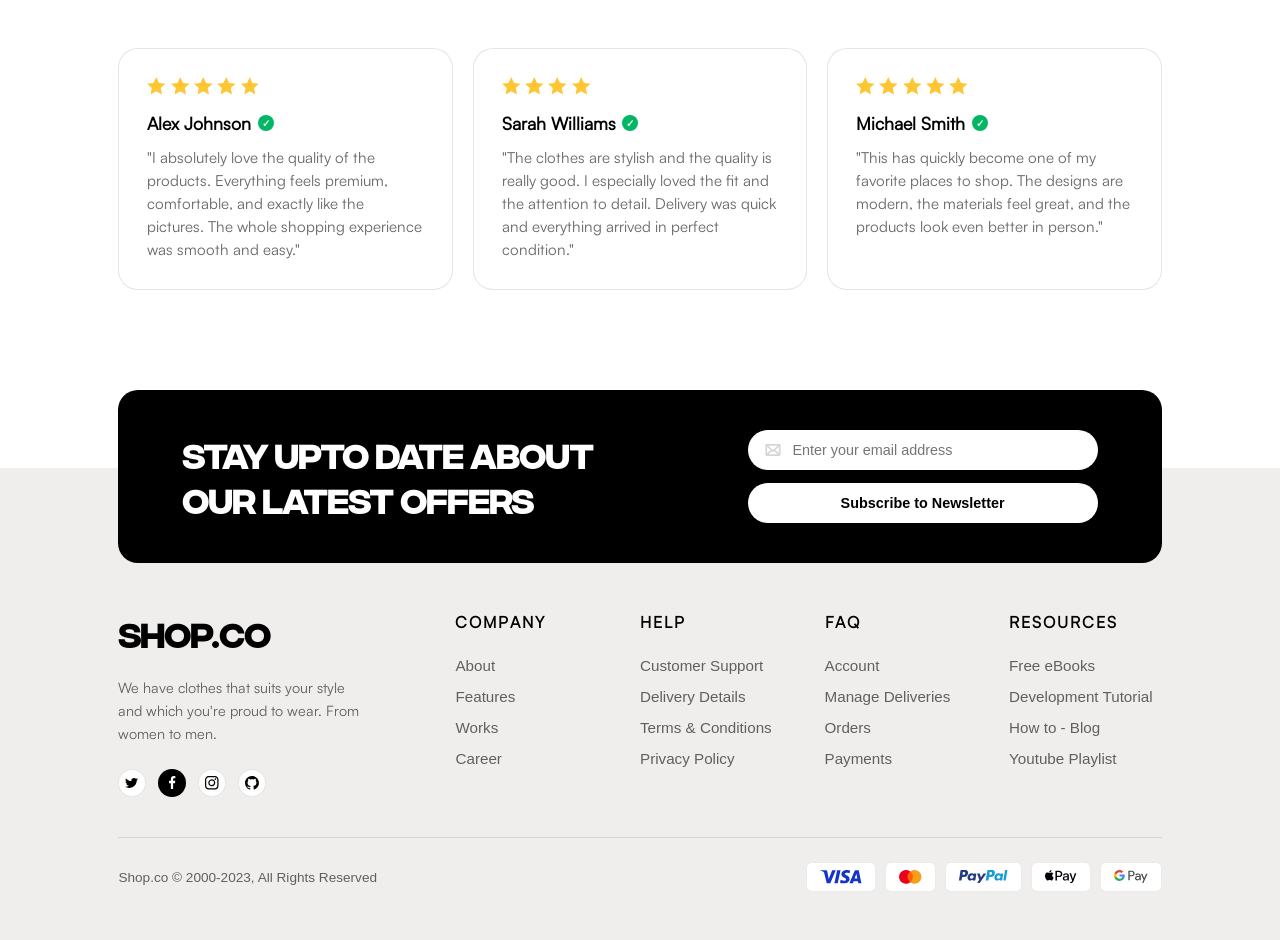
==== commit d10697b4: "implement the user cart and the login page" ====
--- a/index.html
+++ b/index.html
@@ -20,15 +20,19 @@
 
   <header class="header">
     <div class="header__container">
+      <button class="header__hamburger" aria-label="Menu">
+        <img src="./assets/icons/humburger.svg" alt="Menu">
+      </button>
+
       <a href="#" class="header__logo">SHOP.CO</a>
 
       <nav class="header__nav">
         <ul class="header__menu">
           <li class="header__menu-item"><a href="#" class="header__link">Shop <img src="./assets/icons/down-arrow.svg"
                 alt="search icon"></a></li>
-          <li class="header__menu-item"><a href="#" class="header__link">On Sale</a></li>
-          <li class="header__menu-item"><a href="#" class="header__link">New Arrivals</a></li>
-          <li class="header__menu-item"><a href="#" class="header__link">Brands</a></li>
+          <li class="header__menu-item"><a href="#top-selling" class="header__link">On Sale</a></li>
+          <li class="header__menu-item"><a href="#new-arrival" class="header__link">New Arrivals</a></li>
+          <li class="header__menu-item"><a href="#brands" class="header__link">Brands</a></li>
         </ul>
       </nav>
 
@@ -38,10 +42,9 @@
       </div>
 
       <div class="header__actions">
-        <button class="header__action-btn" aria-label="Cart"><img src="./assets/icons/cart-icon.svg"
-            alt="cart icon"></button>
-        <button class="header__action-btn" aria-label="Account"><img src="./assets/icons/user-icon.svg"
-            alt="user"></button>
+        <a href="./cart.html" class="header__action-btn" aria-label="Cart"><img src="./assets/icons/cart-icon.svg"
+            alt="cart icon"></a>
+        <a class="header__action-btn" aria-label="Account"><img src="./assets/icons/user-icon.svg" alt="user"></a>
       </div>
     </div>
   </header>
@@ -85,7 +88,7 @@
 
     </div>
   </section>
-  <section class="brands">
+  <section class="brands" id="brands">
     <div class="brands__container">
       <img src="./assets/icons/versace-icon.svg" alt="Versace" class="brands__logo">
       <img src="./assets/icons/zara-icon.svg" alt="Zara" class="brands__logo">
@@ -95,7 +98,7 @@
     </div>
   </section>
 
-  <section class="products-section">
+  <section class="products-section" id="new-arrival">
 
     <div class="products-container">
       <h2 class="products-section__title">NEW ARRIVALS</h2>
@@ -108,7 +111,7 @@
       </button>
     </div>
 
-    <hr class="products-section__divider">
+    <hr class="products-section__divider" id="top-selling">
 
     <div class="products-container">
       <h2 class="products-section__title">TOP SELLING</h2>
@@ -159,80 +162,12 @@
     <div class="testimonials__wrapper">
       <div class="testimonials__overlay testimonials__overlay--left"></div>
 
-      <div class="testimonials__track">
-        <div class="testimonial-card">
-          <div class="testimonial-card__stars">
-            <img src="" alt="5 stars" class="testimonial-card__star-img">
-          </div>
-          <div class="testimonial-card__author">
-            <span class="name">Emily R.</span>
-            <span class="verified-icon">✓</span>
-          </div>
-          <p class="testimonial-card__text">
-            "The selection of clothes is not only diverse but also on-point with the latest trends. Highly recommend!"
-          </p>
-        </div>
-
-        <div class="testimonial-card">
-          <div class="testimonial-card__stars">
-            <img src="" alt="5 stars" class="testimonial-card__star-img">
-          </div>
-          <div class="testimonial-card__author">
-            <span class="name">Sarah M.</span>
-            <span class="verified-icon">✓</span>
-          </div>
-          <p class="testimonial-card__text">
-            "I'm blown away by the quality and style of the clothes I received from Shop.co. From casual wear to elegant
-            dresses, every piece I've bought has exceeded my expectations."
-          </p>
-        </div>
-
-        <div class="testimonial-card">
-          <div class="testimonial-card__stars">
-            <img src="" alt="5 stars" class="testimonial-card__star-img">
-          </div>
-          <div class="testimonial-card__author">
-            <span class="name">Alex K.</span>
-            <span class="verified-icon">✓</span>
-          </div>
-          <p class="testimonial-card__text">
-            "Finding clothes that align with my personal style used to be a challenge until I discovered Shop.co. The
-            range of options they offer is truly remarkable, catering to a variety of tastes and occasions."
-          </p>
-        </div>
-
-        <div class="testimonial-card">
-          <div class="testimonial-card__stars">
-            <img src="" alt="5 stars" class="testimonial-card__star-img">
-          </div>
-          <div class="testimonial-card__author">
-            <span class="name">James L.</span>
-            <span class="verified-icon">✓</span>
-          </div>
-          <p class="testimonial-card__text">
-            "As someone who's always on the lookout for unique fashion pieces, I'm thrilled to have stumbled upon
-            Shop.co. The selection of clothes is not only diverse but also on-point with the latest trends."
-          </p>
-        </div>
-
-        <div class="testimonial-card">
-          <div class="testimonial-card__stars">
-            <img src="" alt="5 stars" class="testimonial-card__star-img">
-          </div>
-          <div class="testimonial-card__author">
-            <span class="name">Mooen</span>
-            <span class="verified-icon">✓</span>
-          </div>
-          <p class="testimonial-card__text">
-            "As someone who's always on the lookout for unique fashion pieces, I'm thrilled to have stumbled upon
-            Shop.co."
-          </p>
-        </div>
-      </div>
+      <div class="testimonials__track"></div>
 
       <div class="testimonials__overlay testimonials__overlay--right"></div>
     </div>
   </section>
+
   <footer class="footer">
     <div class="footer__container">
 
@@ -341,6 +276,6 @@
   </footer>
 
 </body>
-<script src="./js/products.js"></script>
+<script src="./js/products.js" type="module"></script>
 
 </html>
--- a/css/style.css
+++ b/css/style.css
@@ -1,3 +1,4 @@
+@charset "UTF-8";
 * {
   margin: 0;
   padding: 0;
@@ -12,10 +13,15 @@
   font-family: "Integral CF";
   src: url("../css/fonts/integral-cf-font-family/integralcf-regular.otf") format(opentype);
 }
+html {
+  scroll-behavior: smooth;
+}
+
 body {
   font-family: Arial, Helvetica, sans-serif;
   color: #000000;
   background-color: #ffffff;
+  scroll-behavior: smooth;
 }
 
 a {
@@ -29,7 +35,6 @@
 
 .top-banner {
   background-color: #000000;
-  color: #0e0e0e;
   font-size: 14px;
   padding: 9px 16px;
   display: flex;
@@ -48,6 +53,7 @@
   text-decoration: underline;
   font-weight: bold;
   margin-left: 4px;
+  color: white;
 }
 
 .top-banner__close {
@@ -62,81 +68,256 @@
 
 .header {
   width: 100%;
+  background-color: #ffffff;
   border-bottom: 1px solid #e0e0e0;
-  background-color: #ffffff;
+  position: relative;
 }
 
 .header__container {
-  max-width: 100vw;
+  width: 100%;
+  max-width: 1440px;
+  min-height: 80px;
   margin: 0 auto;
-  padding: 20px 16px;
-  display: flex;
-  align-items: center;
-  justify-content: space-around;
-  gap: 20px;
+  padding: 20px 40px;
+  display: flex;
+  align-items: center;
+  gap: 30px;
+}
+
+.header__hamburger {
+  display: none;
+  width: 24px;
+  height: 24px;
+  padding: 0;
+  margin: 0;
+  border: none;
+  background: transparent;
+  cursor: pointer;
+  flex-shrink: 0;
+}
+.header__hamburger img {
+  display: block;
+  width: 24px;
+  height: 24px;
+  object-fit: contain;
 }
 
 .header__logo {
   font-family: "Integral CF";
   font-weight: 700;
   font-size: 32px;
-  line-height: 100%;
-  letter-spacing: 0%;
-  margin-left: 3em;
+  line-height: 1;
+  color: #000000;
+  white-space: nowrap;
+  text-decoration: none;
+  flex-shrink: 0;
+}
+
+.header__nav {
+  flex-shrink: 0;
 }
 
 .header__menu {
   display: flex;
+  align-items: center;
   gap: 24px;
-}
-.header__menu .header__menu-item {
+  list-style: none;
+  margin: 0;
+  padding: 0;
+}
+
+.header__menu-item {
   font-family: "Satoshi";
   font-weight: 400;
-  color: #000000;
 }
 
 .header__link {
   display: flex;
+  align-items: center;
   gap: 4px;
   font-size: 16px;
   color: #333333;
+  white-space: nowrap;
+  text-decoration: none;
 }
 
 .header__search {
   flex: 1;
   max-width: 500px;
-  display: flex;
-  align-items: center;
-  background-color: #F0F0F0;
+  margin-left: auto;
+  display: flex;
+  align-items: center;
+  background-color: #f0f0f0;
   border-radius: 62px;
   padding: 10px 16px;
   gap: 12px;
 }
 
 .header__search-icon {
-  color: #888888;
+  display: flex;
+  align-items: center;
+  justify-content: center;
+  flex-shrink: 0;
+}
+
+.header__search-icon img {
+  width: 20px;
+  height: 20px;
+  display: block;
 }
 
 .header__search-input {
   width: 100%;
   border: none;
+  outline: none;
   background: transparent;
-  outline: none;
   font-size: 14px;
+  font-family: "Satoshi";
 }
 
 .header__actions {
   display: flex;
+  align-items: center;
   gap: 16px;
+  flex-shrink: 0;
 }
 
 .header__action-btn {
+  display: flex;
+  align-items: center;
+  justify-content: center;
+  width: 24px;
+  height: 24px;
+  padding: 0;
+  border: none;
   background: none;
-  border: none;
-  font-size: 20px;
-  cursor: pointer;
-}
-
+  cursor: pointer;
+  text-decoration: none;
+}
+
+.header__action-btn img {
+  width: 22px;
+  height: 22px;
+  display: block;
+}
+
+@media (max-width: 830px) {
+  .header__container {
+    min-height: 64px;
+    padding: 16px 20px;
+    gap: 14px;
+  }
+  .header__hamburger {
+    display: flex;
+    align-items: center;
+    justify-content: center;
+  }
+  .header__logo {
+    font-size: 24px;
+  }
+  .header__nav {
+    display: none;
+    position: absolute;
+    top: 100%;
+    left: 0;
+    width: 100%;
+    background-color: #ffffff;
+    border-top: 1px solid #e0e0e0;
+    border-bottom: 1px solid #e0e0e0;
+    box-shadow: 0 8px 20px rgba(0, 0, 0, 0.08);
+    z-index: 100;
+  }
+  .header__nav.header__nav--open {
+    display: block;
+  }
+  .header__menu {
+    display: flex;
+    flex-direction: column;
+    align-items: stretch;
+    gap: 0;
+    padding: 10px 20px;
+  }
+  .header__menu-item {
+    width: 100%;
+  }
+  .header__link {
+    width: 100%;
+    padding: 14px 0;
+    font-size: 16px;
+  }
+  .header__search {
+    width: 22px;
+    height: 22px;
+    flex: 0 0 22px;
+    margin-left: auto;
+    padding: 0;
+    background: transparent;
+  }
+  .header__search-icon {
+    width: 22px;
+    height: 22px;
+  }
+  .header__search-icon img {
+    width: 22px;
+    height: 22px;
+  }
+  .header__search-input {
+    display: none;
+  }
+  .header__actions {
+    gap: 12px;
+  }
+  .header__action-btn {
+    width: 22px;
+    height: 22px;
+  }
+  .header__action-btn img {
+    width: 22px;
+    height: 22px;
+  }
+}
+@media (max-width: 480px) {
+  .header__container {
+    min-height: 58px;
+    padding: 14px 16px;
+    gap: 10px;
+  }
+  .header__hamburger {
+    width: 20px;
+    height: 20px;
+  }
+  .header__hamburger img {
+    width: 20px;
+    height: 20px;
+  }
+  .header__logo {
+    font-size: 20px;
+  }
+  .header__search {
+    width: 20px;
+    height: 20px;
+    flex-basis: 20px;
+  }
+  .header__search-icon {
+    width: 20px;
+    height: 20px;
+  }
+  .header__search-icon img,
+  .header__action-btn img {
+    width: 20px;
+    height: 20px;
+  }
+  .header__actions {
+    gap: 9px;
+  }
+  .header__action-btn {
+    width: 20px;
+    height: 20px;
+  }
+  .header__menu {
+    padding: 8px 16px;
+  }
+}
 .footer {
   background-color: #f0eeed;
   padding-top: 2rem;
@@ -976,8 +1157,10 @@
   gap: 0.4rem;
 }
 .testimonial-card__author .name {
+  font-family: "Satoshi";
   font-size: 1.1rem;
   font-weight: 700;
+  letter-spacing: 0%;
 }
 .testimonial-card__author .verified-icon {
   display: flex;
@@ -995,6 +1178,759 @@
   font-size: 0.95rem;
   color: rgba(0, 0, 0, 0.6);
   line-height: 1.5;
+  font-family: "Satoshi";
+  font-weight: 400;
+  font-style: Regular;
+  letter-spacing: 0%;
+}
+
+.product-page {
+  padding: 1.5rem 0 4rem 0;
+  width: 100%;
+}
+.product-page__container {
+  max-width: 1240px;
+  margin: 0 auto;
+  padding: 0 1rem;
+}
+
+.breadcrumb {
+  display: flex;
+  align-items: center;
+  gap: 0.5rem;
+  font-size: 0.9rem;
+  color: rgba(0, 0, 0, 0.6);
+  margin-bottom: 2rem;
+}
+.breadcrumb a {
+  color: rgba(0, 0, 0, 0.6);
+  text-decoration: none;
+  transition: color 0.2s ease;
+}
+.breadcrumb a:hover {
+  color: #000;
+}
+.breadcrumb__separator {
+  font-size: 0.8rem;
+  color: rgba(0, 0, 0, 0.4);
+}
+.breadcrumb__current {
+  color: #000;
+  font-weight: 500;
+}
+
+.product-detail {
+  display: grid;
+  grid-template-columns: 1fr 1fr;
+  gap: 2.5rem;
+}
+@media (max-width: 900px) {
+  .product-detail {
+    grid-template-columns: 1fr;
+  }
+}
+.product-detail__info {
+  display: flex;
+  flex-direction: column;
+}
+.product-detail__title {
+  font-size: 2.25rem;
+  font-weight: 900;
+  letter-spacing: -0.5px;
+  text-transform: uppercase;
+  line-height: 1.1;
+  margin-bottom: 0.75rem;
+}
+@media (max-width: 640px) {
+  .product-detail__title {
+    font-size: 1.75rem;
+  }
+}
+.product-detail__rating {
+  display: flex;
+  align-items: center;
+  gap: 0.5rem;
+  margin-bottom: 0.75rem;
+}
+.product-detail__rating .stars {
+  display: flex;
+  align-items: center;
+  gap: 0.25rem;
+}
+.product-detail__rating .stars .star-icon {
+  width: 18px;
+  height: 18px;
+  object-fit: contain;
+}
+.product-detail__rating .rating-score {
+  font-size: 0.9rem;
+  color: rgba(0, 0, 0, 0.6);
+}
+.product-detail__price {
+  display: flex;
+  align-items: center;
+  gap: 0.75rem;
+  margin-bottom: 1rem;
+}
+.product-detail__price .price-current {
+  font-size: 1.75rem;
+  font-weight: 700;
+  color: #000;
+}
+.product-detail__price .price-original {
+  font-size: 1.75rem;
+  font-weight: 700;
+  color: rgba(0, 0, 0, 0.3);
+  text-decoration: line-through;
+}
+.product-detail__price .price-discount {
+  background: rgba(255, 51, 51, 0.1);
+  color: #ff3333;
+  padding: 0.2rem 0.6rem;
+  border-radius: 62px;
+  font-size: 0.85rem;
+  font-weight: 600;
+}
+.product-detail__desc {
+  font-size: 0.95rem;
+  color: rgba(0, 0, 0, 0.6);
+  line-height: 1.5;
+  margin-bottom: 1.25rem;
+}
+
+.divider {
+  border: none;
+  border-top: 1px solid rgba(0, 0, 0, 0.1);
+  margin: 1.25rem 0;
+}
+
+.section-label {
+  display: block;
+  font-size: 0.9rem;
+  color: rgba(0, 0, 0, 0.6);
+  margin-bottom: 0.75rem;
+}
+
+.product-gallery {
+  display: flex;
+  gap: 1rem;
+}
+@media (max-width: 640px) {
+  .product-gallery {
+    flex-direction: column-reverse;
+  }
+}
+.product-gallery__thumbnails {
+  display: flex;
+  flex-direction: column;
+  gap: 0.8rem;
+}
+@media (max-width: 640px) {
+  .product-gallery__thumbnails {
+    flex-direction: row;
+  }
+}
+.product-gallery__thumb {
+  width: 130px;
+  height: 130px;
+  border-radius: 16px;
+  background-color: #f0eeed;
+  overflow: hidden;
+  cursor: pointer;
+  border: 1px solid transparent;
+  transition: border-color 0.2s ease;
+}
+@media (max-width: 1024px) {
+  .product-gallery__thumb {
+    width: 90px;
+    height: 90px;
+  }
+}
+.product-gallery__thumb img {
+  width: 100%;
+  height: 100%;
+  object-fit: cover;
+}
+.product-gallery__thumb--active {
+  border-color: #000;
+}
+.product-gallery__main {
+  flex: 1;
+  background-color: #f0eeed;
+  border-radius: 20px;
+  overflow: hidden;
+  display: flex;
+  align-items: center;
+  justify-content: center;
+  min-height: 420px;
+}
+.product-gallery__main img {
+  width: 100%;
+  height: 100%;
+  object-fit: cover;
+}
+
+.color-options {
+  display: flex;
+  gap: 0.75rem;
+}
+
+.color-option {
+  width: 36px;
+  height: 36px;
+  border-radius: 50%;
+  border: none;
+  cursor: pointer;
+  position: relative;
+  display: flex;
+  align-items: center;
+  justify-content: center;
+}
+.color-option--selected::after {
+  content: "✓";
+  color: #fff;
+  font-size: 0.9rem;
+  font-weight: bold;
+}
+
+.size-options {
+  display: flex;
+  gap: 0.75rem;
+  flex-wrap: wrap;
+}
+
+.size-btn {
+  padding: 0.6rem 1.25rem;
+  border-radius: 62px;
+  background-color: #f0f0f0;
+  border: none;
+  font-size: 0.9rem;
+  color: rgba(0, 0, 0, 0.6);
+  cursor: pointer;
+  transition: all 0.2s ease;
+}
+.size-btn:hover {
+  background-color: #e0e0e0;
+}
+.size-btn--selected {
+  background-color: #000;
+  color: #fff;
+}
+.size-btn--selected:hover {
+  background-color: #000;
+}
+
+.product-detail__actions {
+  display: flex;
+  gap: 1rem;
+  margin-top: 0.5rem;
+}
+.product-detail__actions .quantity-stepper {
+  display: flex;
+  align-items: center;
+  justify-content: space-between;
+  background-color: #f0f0f0;
+  border-radius: 62px;
+  padding: 0.75rem 1.25rem;
+  width: 140px;
+}
+.product-detail__actions .quantity-stepper button {
+  background: none;
+  border: none;
+  font-size: 1.2rem;
+  font-weight: 600;
+  cursor: pointer;
+  color: #000;
+}
+.product-detail__actions .quantity-stepper .qty-val {
+  font-weight: 600;
+  font-size: 0.95rem;
+}
+.product-detail__actions .add-to-cart-btn {
+  flex: 1;
+  background-color: #000;
+  color: #fff;
+  border: none;
+  border-radius: 62px;
+  padding: 0.75rem 1.5rem;
+  font-size: 0.95rem;
+  font-weight: 600;
+  cursor: pointer;
+  transition: background-color 0.2s ease;
+}
+.product-detail__actions .add-to-cart-btn:hover {
+  background-color: #333;
+}
+
+.reviews-section {
+  margin: 2rem auto;
+  width: 80%;
+}
+.reviews-section__tabs {
+  display: flex;
+  border-bottom: 1px solid rgba(0, 0, 0, 0.1);
+  margin-bottom: 2rem;
+}
+.reviews-section__tab {
+  flex: 1;
+  text-align: center;
+  padding: 1rem 0;
+  background: none;
+  border: none;
+  font-size: 1.1rem;
+  color: rgba(0, 0, 0, 0.5);
+  cursor: pointer;
+  border-bottom: 2px solid transparent;
+}
+.reviews-section__tab--active {
+  color: #000;
+  font-weight: 600;
+  border-bottom-color: #000;
+}
+.reviews-section__header {
+  display: flex;
+  justify-content: space-between;
+  align-items: center;
+  margin-bottom: 1.5rem;
+  flex-wrap: wrap;
+  gap: 1rem;
+}
+.reviews-section__title {
+  font-size: 1.5rem;
+  font-weight: 700;
+  color: #000;
+}
+.reviews-section__count {
+  font-size: 1rem;
+  font-weight: 400;
+  color: rgba(0, 0, 0, 0.6);
+}
+.reviews-section__controls {
+  display: flex;
+  align-items: center;
+  gap: 0.75rem;
+}
+.reviews-section__filter-btn {
+  width: 44px;
+  height: 44px;
+  border-radius: 62px;
+  background-color: #f0f0f0;
+  border: none;
+  cursor: pointer;
+}
+.reviews-section__sort-select {
+  background-color: #f0f0f0;
+  border: none;
+  padding: 0.75rem 1.25rem;
+  border-radius: 62px;
+  font-size: 0.9rem;
+  font-weight: 500;
+  cursor: pointer;
+  outline: none;
+}
+.reviews-section__write-btn {
+  background-color: #000;
+  color: #fff;
+  border: none;
+  padding: 0.75rem 1.5rem;
+  border-radius: 62px;
+  font-size: 0.9rem;
+  font-weight: 500;
+  cursor: pointer;
+}
+.reviews-section__grid {
+  display: grid;
+  grid-template-columns: repeat(2, 1fr);
+  gap: 1.25rem;
+}
+@media (max-width: 768px) {
+  .reviews-section__grid {
+    grid-template-columns: 1fr;
+  }
+}
+.reviews-section__footer {
+  display: flex;
+  justify-content: center;
+  margin-top: 2.5rem;
+}
+.reviews-section__load-btn {
+  background-color: #fff;
+  border: 1px solid rgba(0, 0, 0, 0.1);
+  padding: 0.85rem 2.5rem;
+  border-radius: 62px;
+  font-size: 0.9rem;
+  font-weight: 500;
+  cursor: pointer;
+  transition: background-color 0.2s ease;
+}
+.reviews-section__load-btn:hover {
+  background-color: #f9f9f9;
+}
+
+.review-card {
+  border: 1px solid rgba(0, 0, 0, 0.1);
+  border-radius: 20px;
+  padding: 1.75rem;
+  display: flex;
+  flex-direction: column;
+  gap: 0.75rem;
+}
+.review-card__header {
+  display: flex;
+  justify-content: space-between;
+  align-items: center;
+}
+.review-card__stars {
+  display: flex;
+  gap: 0.25rem;
+}
+.review-card__stars .star-icon {
+  width: 16px;
+  height: 16px;
+  object-fit: contain;
+}
+.review-card__more-btn {
+  background: none;
+  border: none;
+  font-size: 1.25rem;
+  color: rgba(0, 0, 0, 0.4);
+  cursor: pointer;
+}
+.review-card__user {
+  display: flex;
+  align-items: center;
+  gap: 0.4rem;
+  font-size: 1.1rem;
+  font-weight: 700;
+  color: #000;
+}
+.review-card__badge {
+  display: inline-flex;
+  align-items: center;
+  justify-content: center;
+  width: 16px;
+  height: 16px;
+  background-color: #01b763;
+  color: #fff;
+  border-radius: 50%;
+  font-size: 10px;
+}
+.review-card__message {
+  font-size: 0.95rem;
+  color: rgba(0, 0, 0, 0.6);
+  line-height: 1.5;
+}
+.review-card__date {
+  font-size: 0.85rem;
+  color: rgba(0, 0, 0, 0.4);
+  margin-top: auto;
+}
+
+.cart-page {
+  padding: 1.5rem 0 4rem 0;
+  width: 100%;
+}
+.cart-page__container {
+  max-width: 1240px;
+  margin: 0 auto;
+  padding: 0 1rem;
+}
+.cart-page__title {
+  font-size: 2.25rem;
+  font-weight: 900;
+  letter-spacing: -0.5px;
+  margin-bottom: 1.5rem;
+  text-transform: uppercase;
+}
+
+.breadcrumb {
+  display: flex;
+  align-items: center;
+  gap: 0.5rem;
+  font-size: 0.9rem;
+  color: rgba(0, 0, 0, 0.6);
+  margin-bottom: 1.5rem;
+}
+.breadcrumb__link {
+  color: rgba(0, 0, 0, 0.6);
+  text-decoration: none;
+}
+.breadcrumb__current {
+  color: #000;
+  font-weight: 500;
+}
+
+.cart-layout {
+  display: grid;
+  grid-template-columns: 1.5fr 1fr;
+  gap: 1.5rem;
+}
+@media (max-width: 900px) {
+  .cart-layout {
+    grid-template-columns: 1fr;
+  }
+}
+
+.cart-items {
+  border: 1px solid rgba(0, 0, 0, 0.1);
+  border-radius: 20px;
+  padding: 1.25rem;
+  display: flex;
+  flex-direction: column;
+}
+
+.cart-item {
+  display: flex;
+  align-items: center;
+  gap: 1rem;
+  padding: 1rem 0;
+  border-bottom: 1px solid rgba(0, 0, 0, 0.1);
+}
+.cart-item:last-child {
+  border-bottom: none;
+}
+.cart-item__img {
+  width: 96px;
+  height: 96px;
+  border-radius: 12px;
+  background-color: #f0eeed;
+  object-fit: cover;
+}
+.cart-item__info {
+  flex: 1;
+  display: flex;
+  flex-direction: column;
+  gap: 0.25rem;
+}
+.cart-item__header {
+  display: flex;
+  justify-content: space-between;
+  align-items: flex-start;
+}
+.cart-item__title {
+  font-size: 1.1rem;
+  font-weight: 700;
+  color: #000;
+}
+.cart-item__delete-btn {
+  background: none;
+  border: none;
+  color: #ff3333;
+  font-size: 1.2rem;
+  cursor: pointer;
+}
+.cart-item__meta {
+  font-size: 0.85rem;
+  color: rgba(0, 0, 0, 0.6);
+}
+.cart-item__meta span {
+  color: rgba(0, 0, 0, 0.4);
+}
+.cart-item__bottom {
+  display: flex;
+  justify-content: space-between;
+  align-items: center;
+  margin-top: 0.5rem;
+}
+.cart-item__price {
+  font-size: 1.25rem;
+  font-weight: 700;
+  color: #000;
+}
+.cart-item__stepper {
+  display: flex;
+  align-items: center;
+  gap: 1rem;
+  background-color: #f0f0f0;
+  border-radius: 62px;
+  padding: 0.4rem 1rem;
+}
+.cart-item__stepper button {
+  background: none;
+  border: none;
+  font-size: 1.1rem;
+  font-weight: 600;
+  cursor: pointer;
+}
+.cart-item__stepper span {
+  font-size: 0.9rem;
+  font-weight: 600;
+}
+
+.order-summary {
+  border: 1px solid rgba(0, 0, 0, 0.1);
+  border-radius: 20px;
+  padding: 1.5rem;
+  display: flex;
+  flex-direction: column;
+  gap: 1.25rem;
+  height: fit-content;
+}
+.order-summary__title {
+  font-size: 1.35rem;
+  font-weight: 700;
+}
+.order-summary__row {
+  display: flex;
+  justify-content: space-between;
+  align-items: center;
+}
+.order-summary__row--total .order-summary__label {
+  font-size: 1.1rem;
+  color: #000;
+  font-weight: 600;
+}
+.order-summary__row--total .order-summary__value {
+  font-size: 1.35rem;
+  font-weight: 700;
+}
+.order-summary__label {
+  font-size: 1rem;
+  color: rgba(0, 0, 0, 0.6);
+}
+.order-summary__value {
+  font-size: 1rem;
+  font-weight: 700;
+  color: #000;
+}
+.order-summary__value--discount {
+  color: #ff3333;
+}
+.order-summary__divider {
+  border: none;
+  border-top: 1px solid rgba(0, 0, 0, 0.1);
+  margin: 0;
+}
+
+.promo-box {
+  display: flex;
+  gap: 0.75rem;
+}
+.promo-box__input-wrap {
+  flex: 1;
+  display: flex;
+  align-items: center;
+  gap: 0.5rem;
+  background-color: #f0f0f0;
+  border-radius: 62px;
+  padding: 0.75rem 1rem;
+}
+.promo-box__icon {
+  font-size: 1rem;
+  opacity: 0.4;
+}
+.promo-box__input {
+  border: none;
+  background: transparent;
+  width: 100%;
+  outline: none;
+  font-size: 0.9rem;
+}
+.promo-box__btn {
+  background-color: #000;
+  color: #fff;
+  border: none;
+  border-radius: 62px;
+  padding: 0.75rem 1.5rem;
+  font-size: 0.9rem;
+  font-weight: 500;
+  cursor: pointer;
+}
+
+.checkout-btn {
+  background-color: #000;
+  color: #fff;
+  border: none;
+  border-radius: 62px;
+  padding: 1rem;
+  font-size: 1rem;
+  font-weight: 500;
+  cursor: pointer;
+  display: flex;
+  align-items: center;
+  justify-content: center;
+  gap: 0.5rem;
+}
+.checkout-btn__arrow {
+  font-size: 1.1rem;
+}
+
+.cart-empty {
+  text-align: center;
+  padding: 3rem;
+  font-size: 1.1rem;
+  color: rgba(0, 0, 0, 0.5);
+}
+
+.success-modal {
+  position: fixed;
+  inset: 0;
+  z-index: 9999;
+  display: flex;
+  align-items: center;
+  justify-content: center;
+  padding: 20px;
+  background: rgba(0, 0, 0, 0.5);
+}
+
+.success-modal__content {
+  width: 100%;
+  max-width: 400px;
+  padding: 35px 25px;
+  text-align: center;
+  background: #fff;
+  border-radius: 20px;
+  box-shadow: 0 15px 40px rgba(0, 0, 0, 0.2);
+}
+
+.success-modal__icon {
+  width: 65px;
+  height: 65px;
+  margin: 0 auto 18px;
+  display: flex;
+  align-items: center;
+  justify-content: center;
+  border-radius: 50%;
+  background: #000;
+  color: #fff;
+  font-size: 32px;
+  font-weight: bold;
+}
+
+.success-modal__content h2 {
+  margin: 0 0 10px;
+  font-size: 24px;
+}
+
+.success-modal__content p {
+  margin: 0 0 25px;
+  color: #666;
+  line-height: 1.5;
+}
+
+.success-modal__btn {
+  width: 100%;
+  padding: 14px 20px;
+  border: none;
+  border-radius: 25px;
+  background: #000;
+  color: #fff;
+  font-size: 15px;
+  cursor: pointer;
+}
+
+.success-modal__btn:hover {
+  opacity: 0.85;
+}
+
+@media (max-width: 480px) {
+  .success-modal__content {
+    max-width: 330px;
+    padding: 30px 20px;
+  }
+  .success-modal__content h2 {
+    font-size: 21px;
+  }
 }
 
 /*# sourceMappingURL=style.css.map */
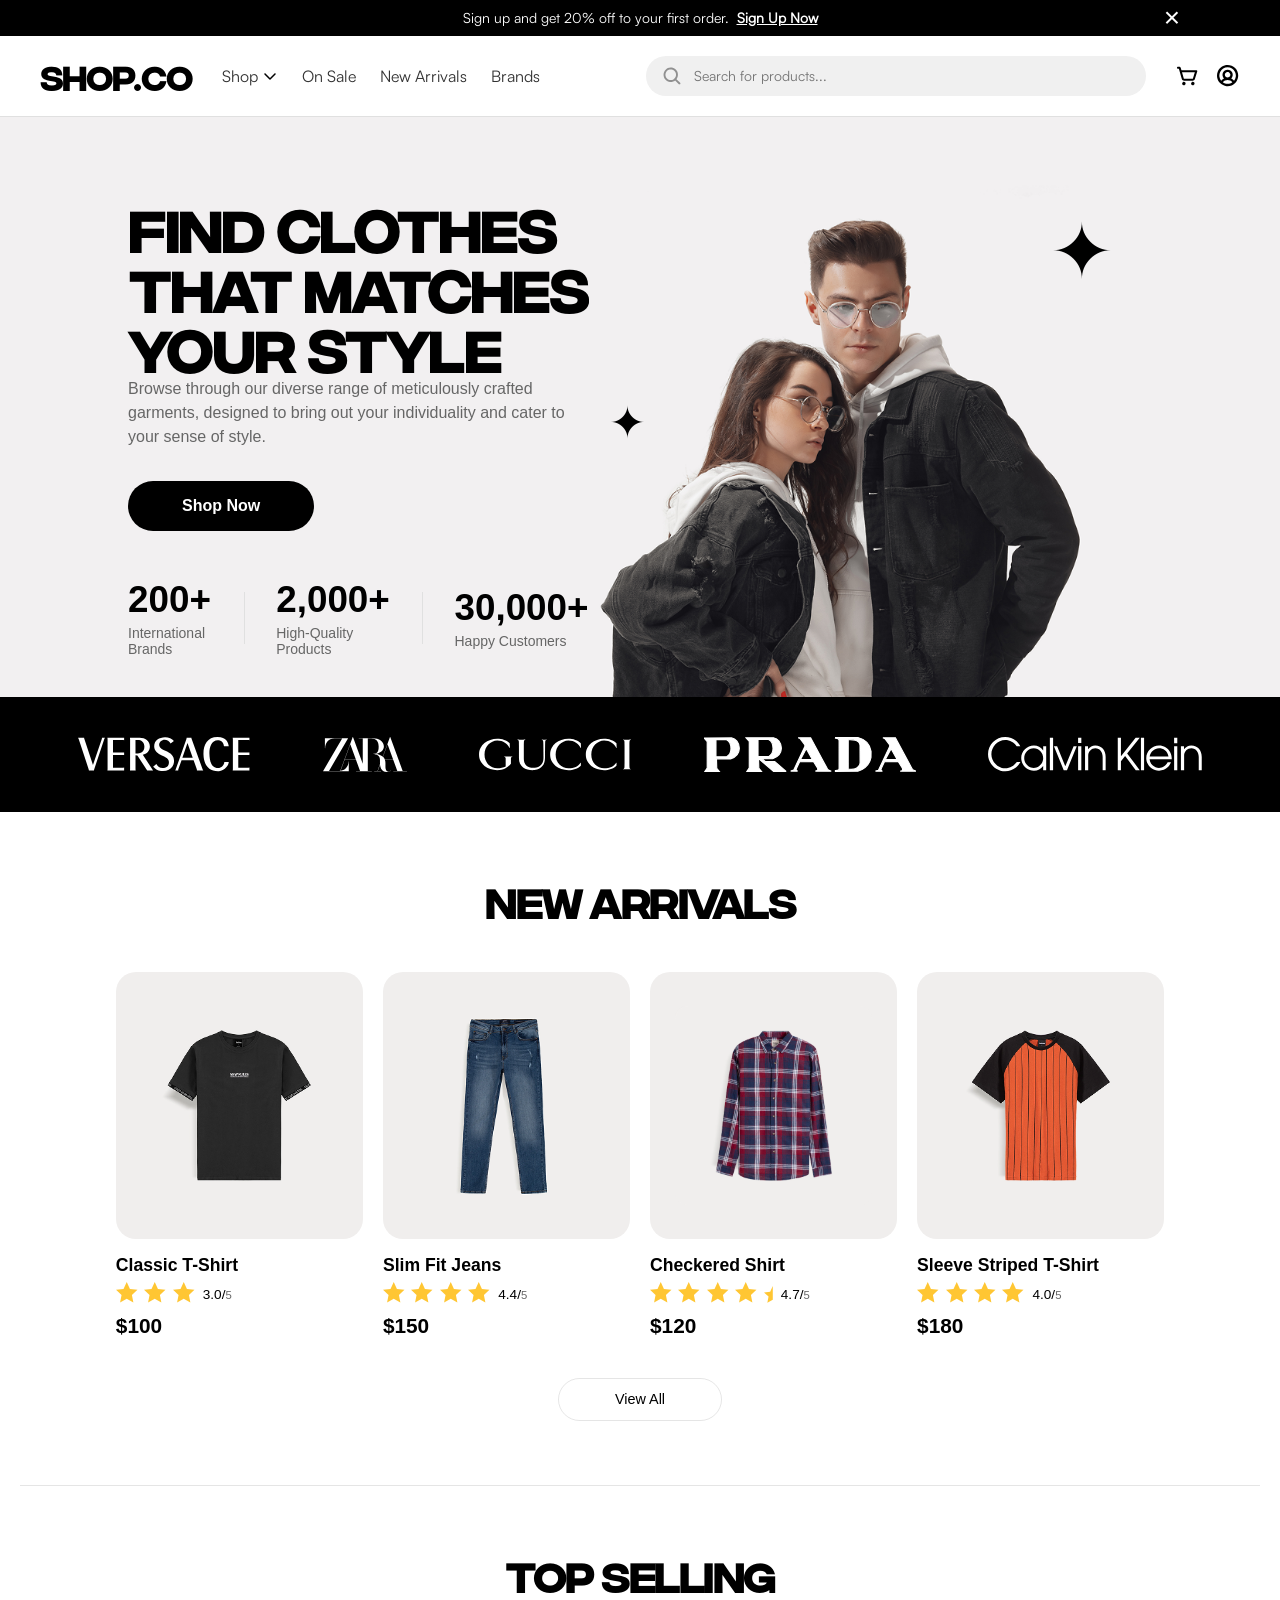
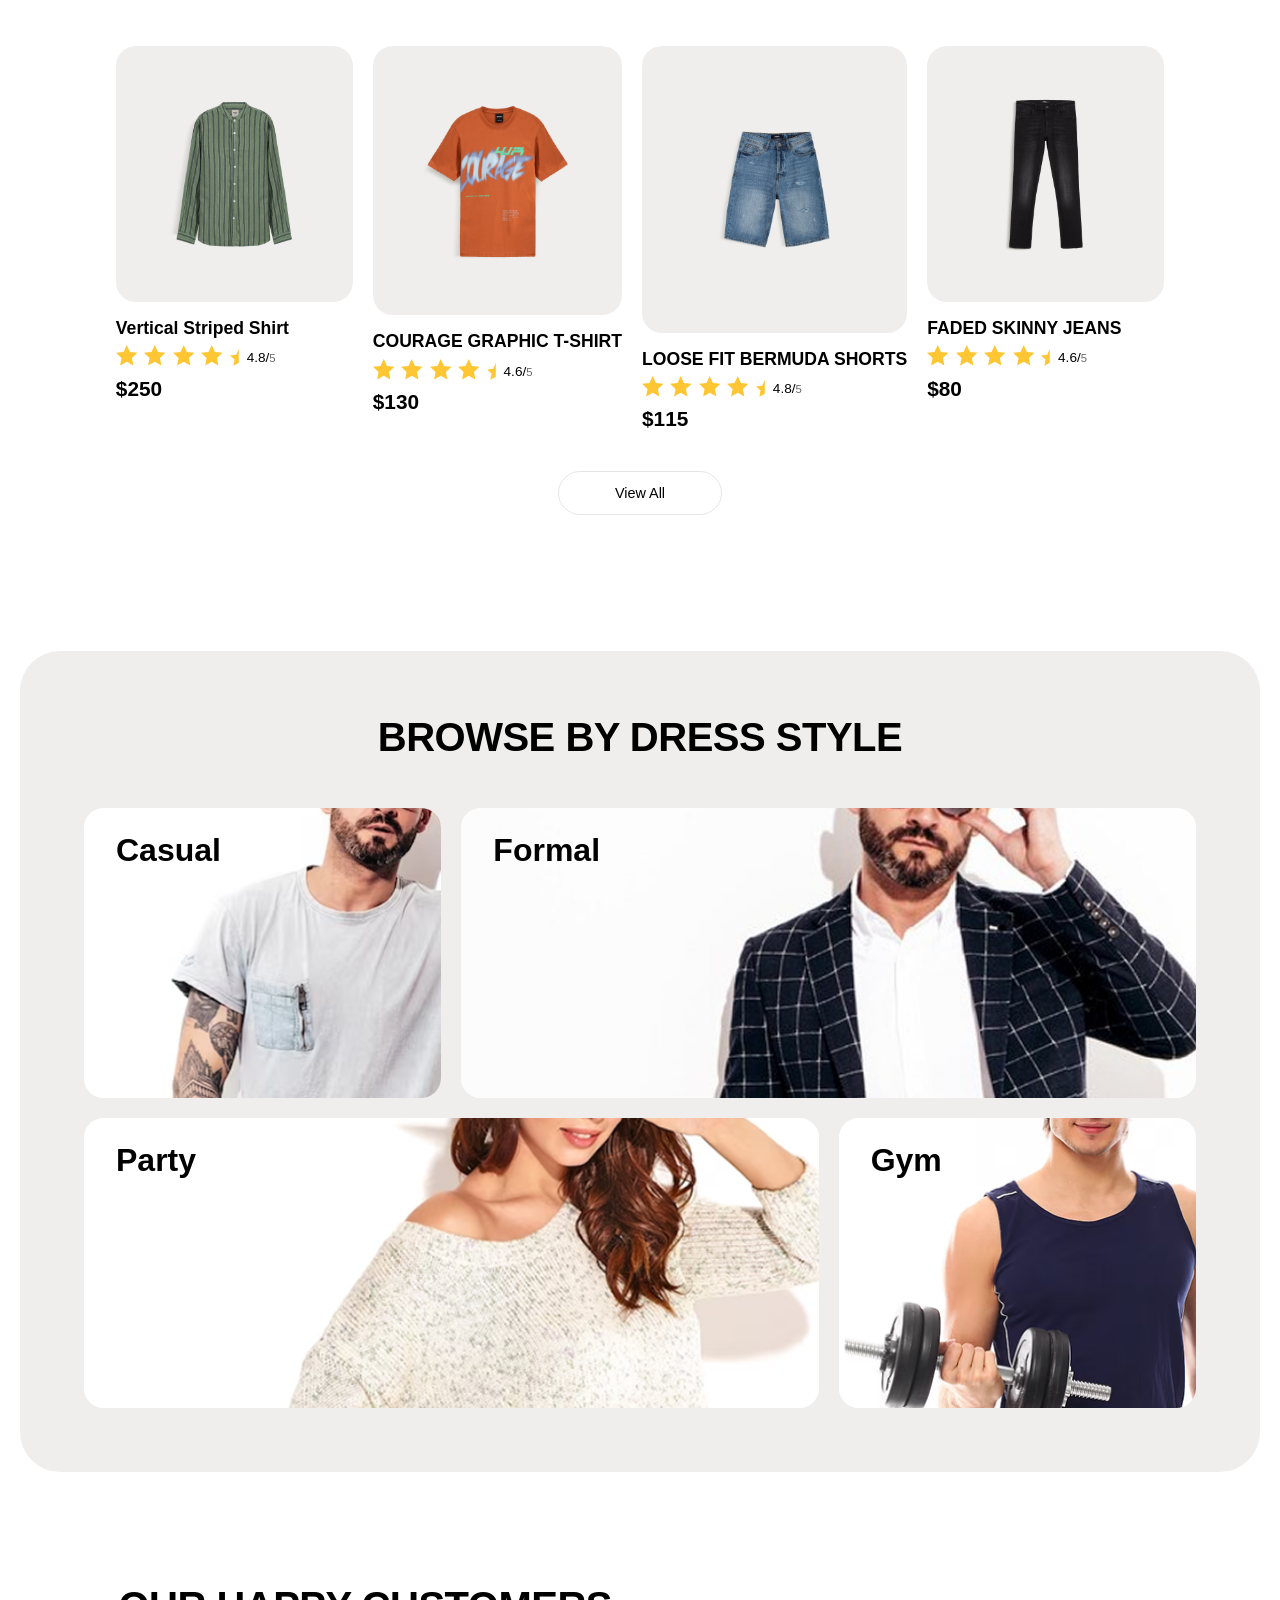
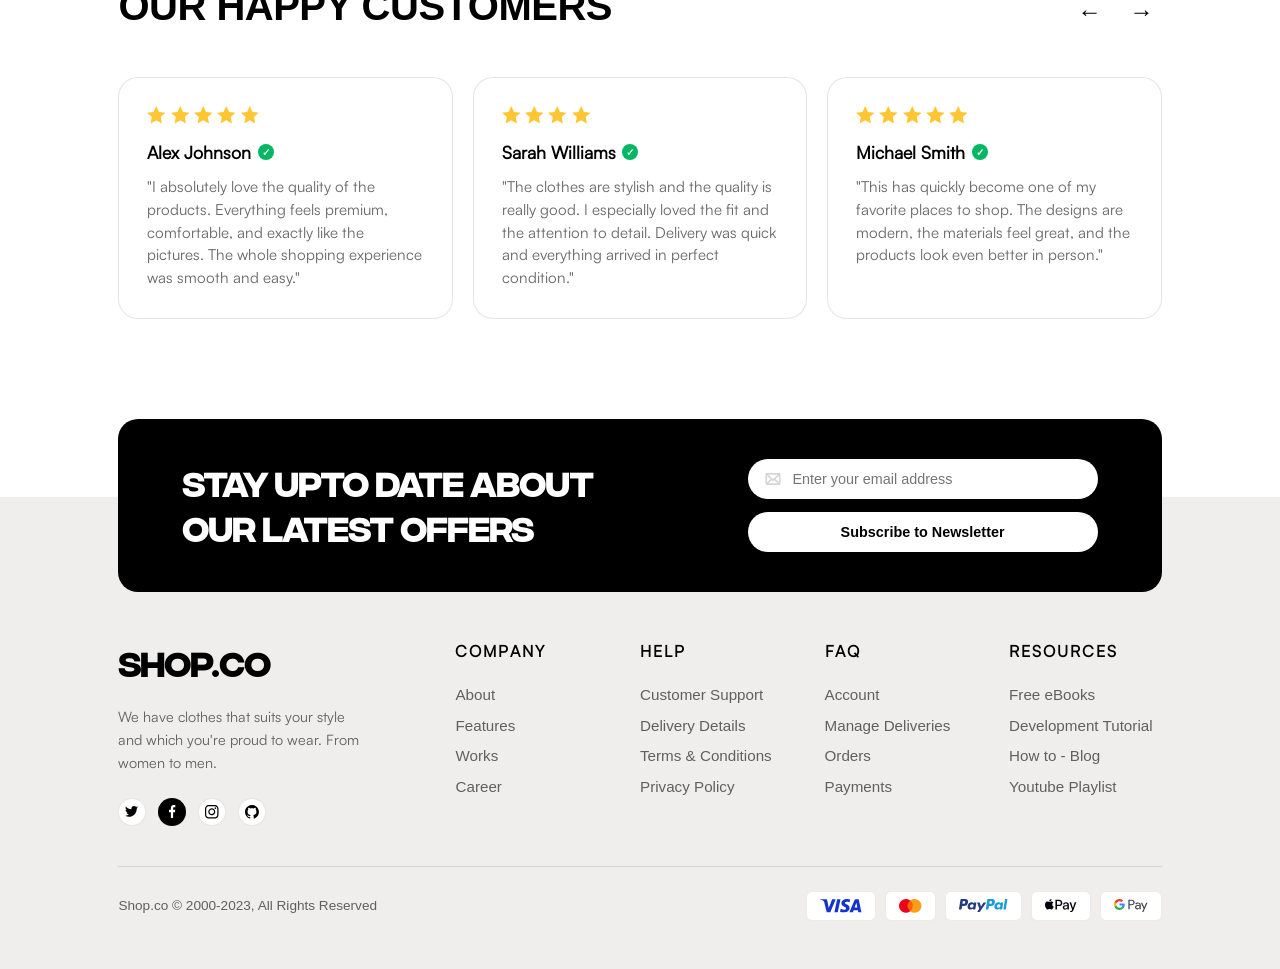
==== commit 36a1b2dd: "implement the logout functionality" ====
--- a/index.html
+++ b/index.html
@@ -23,6 +23,7 @@
       <button class="header__hamburger" aria-label="Menu">
         <img src="./assets/icons/humburger.svg" alt="Menu">
       </button>
+
 
       <a href="#" class="header__logo">SHOP.CO</a>
 
@@ -44,7 +45,21 @@
       <div class="header__actions">
         <a href="./cart.html" class="header__action-btn" aria-label="Cart"><img src="./assets/icons/cart-icon.svg"
             alt="cart icon"></a>
-        <a class="header__action-btn" aria-label="Account"><img src="./assets/icons/user-icon.svg" alt="user"></a>
+        <div class="header__profile">
+          <button class="header__action-btn" aria-label="Account">
+            <img src="./assets/icons/user-icon.svg" alt="user">
+          </button>
+
+          <div class="header__profile-dropdown">
+            <a href="./profile.html" class="header__profile-link">
+              Profile
+            </a>
+
+            <button class="header__logout-btn">
+              Logout
+            </button>
+          </div>
+        </div>
       </div>
     </div>
   </header>
--- a/css/style.css
+++ b/css/style.css
@@ -46,14 +46,14 @@
 .top-banner__text {
   font-family: "Satoshi";
   text-align: center;
-  color: white;
+  color: #fff;
 }
 
 .top-banner__link {
   text-decoration: underline;
   font-weight: bold;
   margin-left: 4px;
-  color: white;
+  color: #fff;
 }
 
 .top-banner__close {
@@ -318,6 +318,45 @@
     padding: 8px 16px;
   }
 }
+.header__profile {
+  position: relative;
+}
+
+.header__profile-dropdown {
+  position: absolute;
+  top: 100%;
+  right: 0;
+  display: none;
+  min-width: 140px;
+  padding: 8px;
+  background-color: #fff;
+  border: 1px solid rgba(0, 0, 0, 0.1);
+  border-radius: 16px;
+  box-shadow: 0 4px 12px rgba(0, 0, 0, 0.1);
+  z-index: 100;
+}
+
+.header__profile:hover .header__profile-dropdown {
+  display: flex;
+  flex-direction: column;
+}
+
+.header__profile-link,
+.header__logout-btn {
+  padding: 10px 12px;
+  border: none;
+  background: none;
+  color: #333;
+  text-align: left;
+  text-decoration: none;
+  cursor: pointer;
+}
+
+.header__profile-link:hover,
+.header__logout-btn:hover {
+  background-color: #f0eeed;
+}
+
 .footer {
   background-color: #f0eeed;
   padding-top: 2rem;
@@ -444,6 +483,11 @@
   display: flex;
   gap: 0.6rem;
 }
+@media (max-width: 350px) {
+  .footer__payments {
+    gap: 0;
+  }
+}
 .footer__payments .payment-badge {
   background: #fff;
   padding: 0.4rem 0.8rem;
@@ -485,7 +529,7 @@
   font-size: 2rem;
   line-height: 45px;
   letter-spacing: 0%;
-  color: white;
+  color: #fff;
 }
 .newsletter-card__form {
   display: flex;
@@ -754,11 +798,39 @@
   align-items: flex-start;
   justify-content: space-between;
 }
+@media (max-width: 1160px) {
+  .hero__container {
+    max-width: 90%;
+  }
+}
+@media (max-width: 1080px) {
+  .hero__container {
+    max-width: 100%;
+    padding: 40px 18px 0 39px;
+  }
+}
+@media (max-width: 985px) {
+  .hero__container {
+    padding: 1em;
+  }
+}
+@media (max-width: 942px) {
+  .hero__container {
+    flex-direction: column;
+    margin: 0 auto;
+    width: 90%;
+  }
+}
 
 .hero__content {
   flex: 1;
-  max-width: 600px;
+  max-width: 50%;
   padding-top: 40px;
+}
+@media (max-width: 942px) {
+  .hero__content {
+    max-width: 90%;
+  }
 }
 
 .hero__title {
@@ -794,6 +866,11 @@
   gap: 32px;
   margin-bottom: 40px;
 }
+@media (max-width: 522px) {
+  .hero__stats {
+    flex-wrap: wrap;
+  }
+}
 
 .hero__stat-item {
   display: flex;
@@ -801,7 +878,7 @@
 }
 
 .hero__stat-number {
-  font-size: 40px;
+  font-size: 2.3em;
   font-weight: bold;
 }
 
@@ -828,9 +905,8 @@
 
 .hero__image {
   width: 100%;
-  height: 100%;
-  object-fit: cover;
-  object-position: right bottom;
+  height: auto;
+  object-fit: contain;
 }
 
 .hero__star {
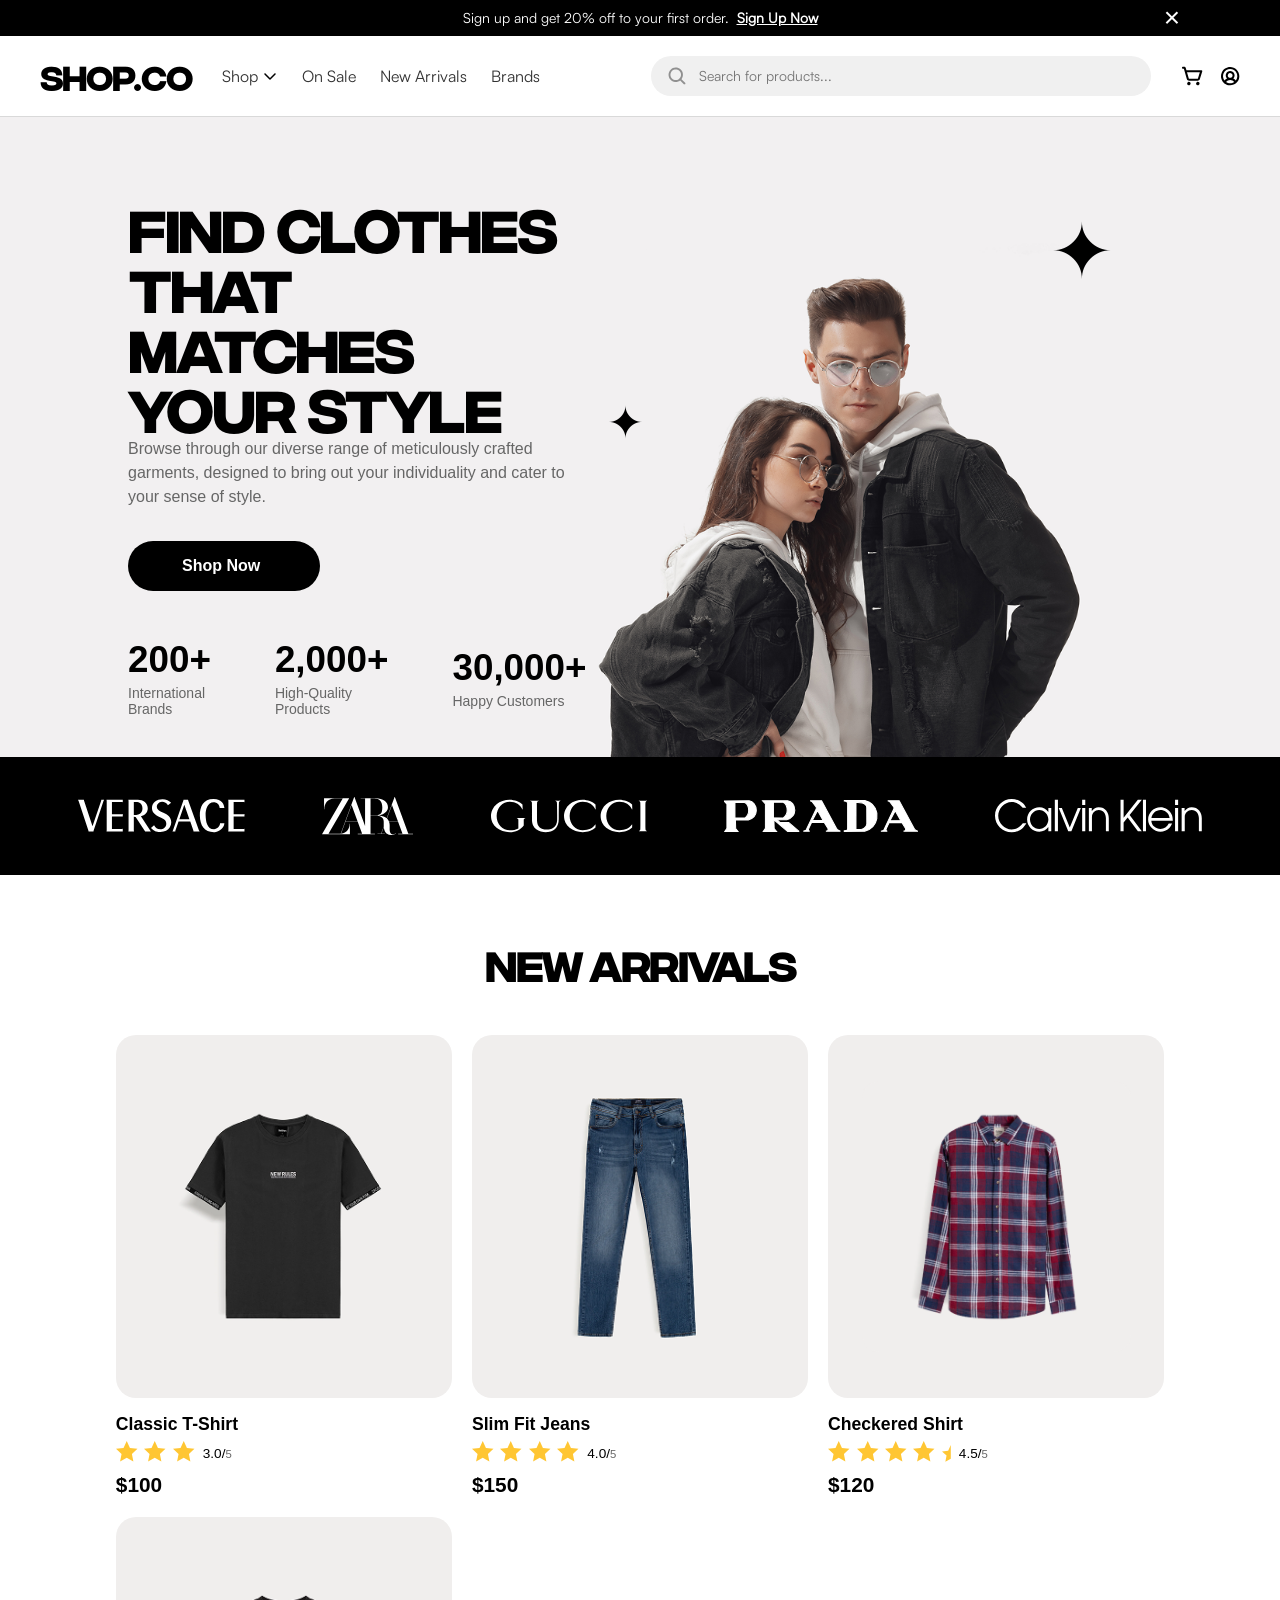
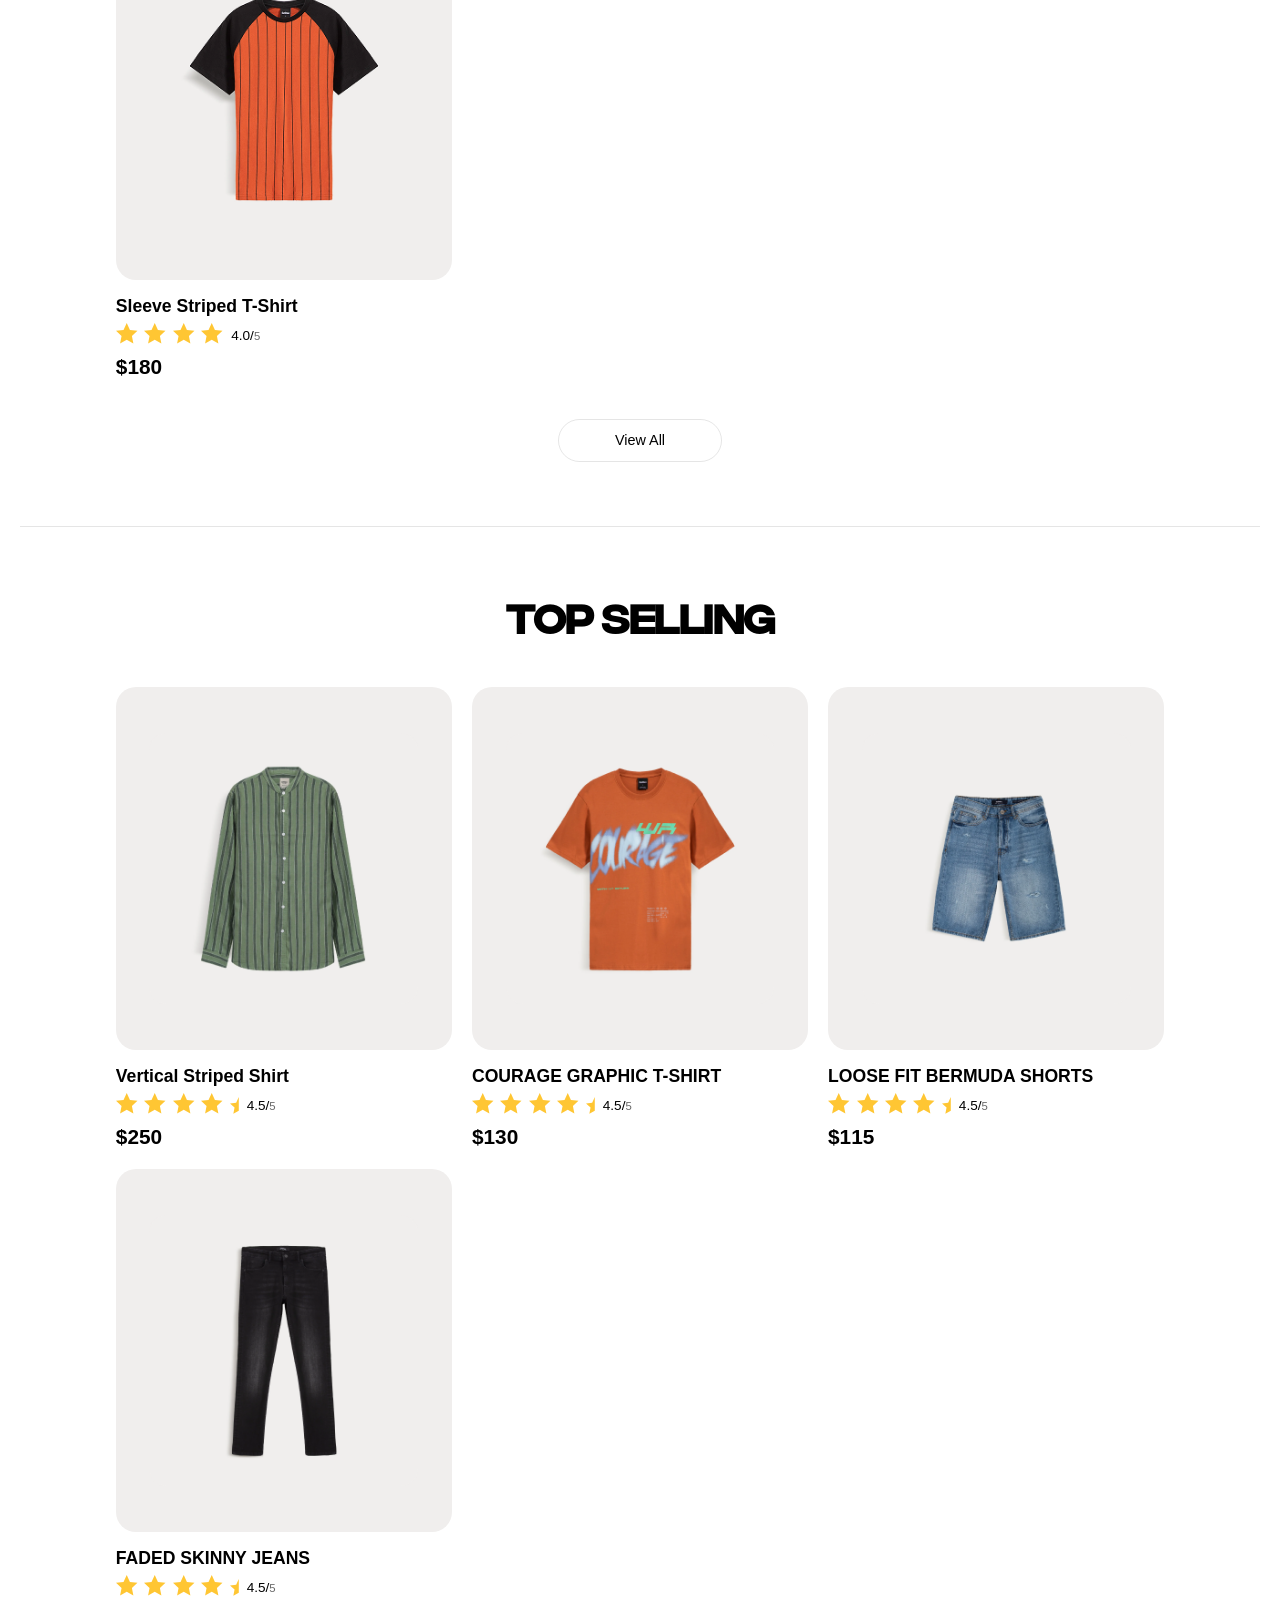
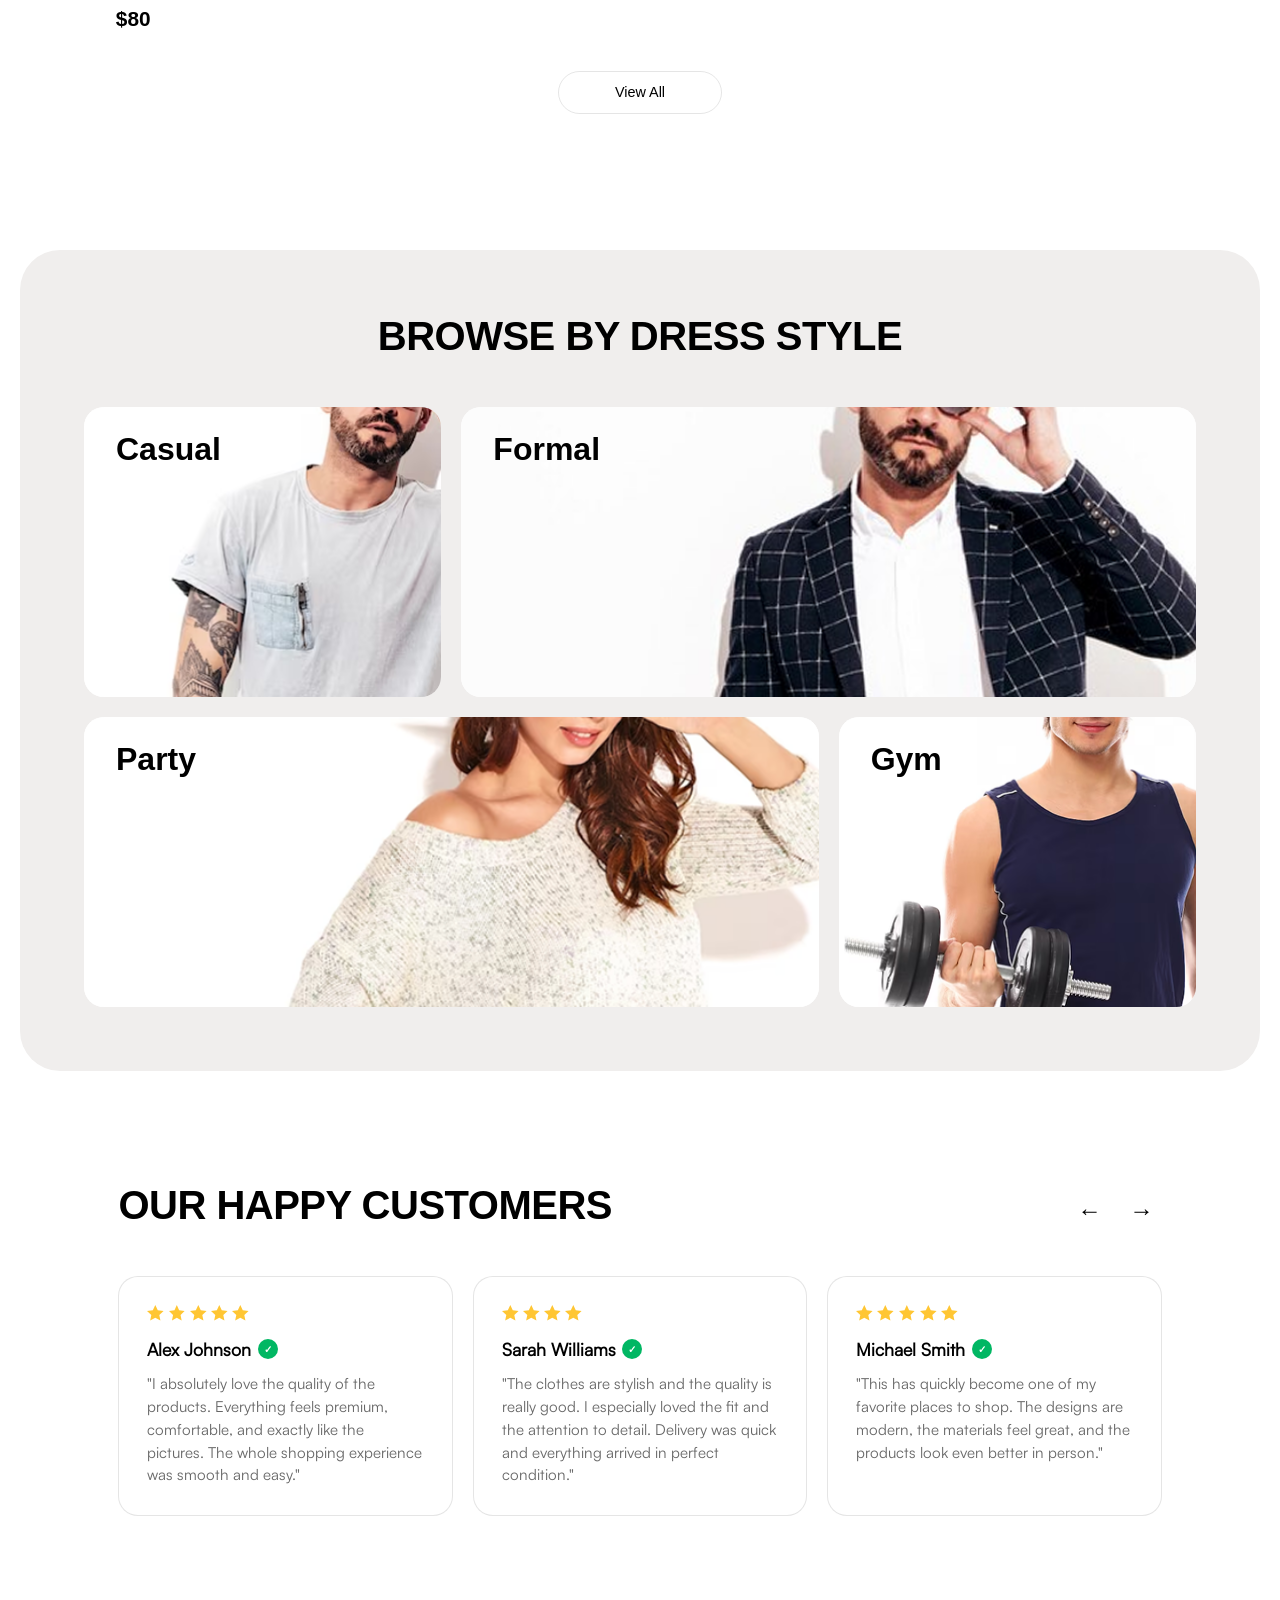
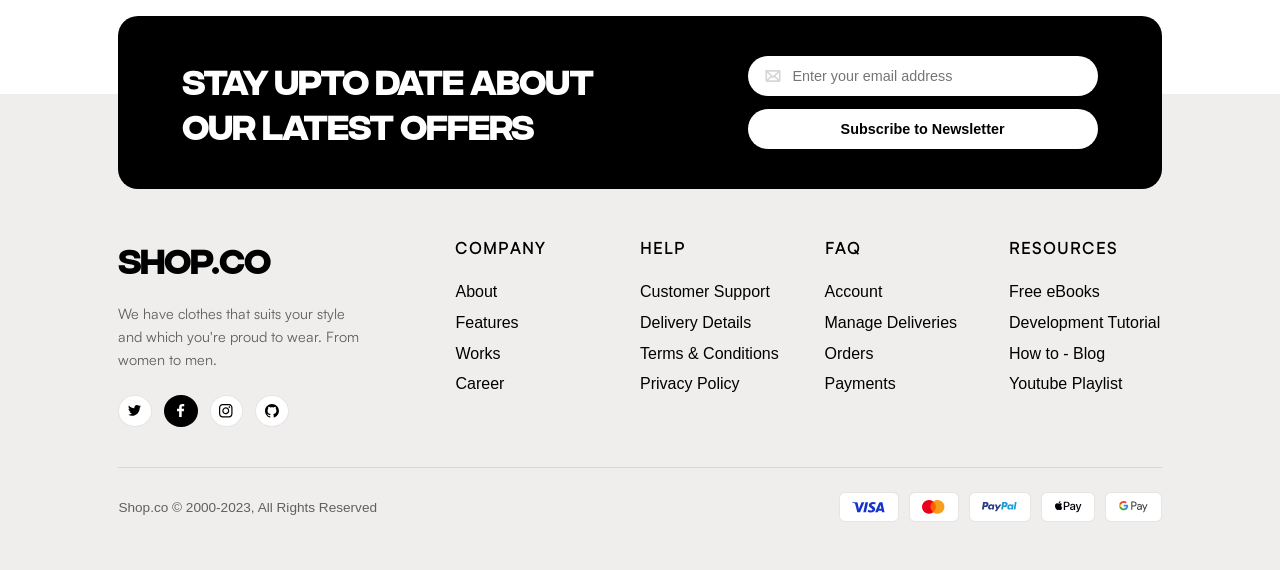
==== commit 176f227f: "responsiveness fix" ====
--- a/index.html
+++ b/index.html
@@ -21,7 +21,7 @@
   <header class="header">
     <div class="header__container">
       <button class="header__hamburger" aria-label="Menu">
-        <img src="./assets/icons/humburger.svg" alt="Menu">
+        <img src="./assets/icons/humburger.svg" class="header__hamburger-icon" alt="Menu">
       </button>
 
 
@@ -38,16 +38,17 @@
       </nav>
 
       <div class="header__search">
-        <span class="header__search-icon"><img src="./assets/icons/search-icon.svg" alt="search icon"></span>
+        <span class="header__search-icon"><img src="./assets/icons/search-icon.svg" class="header__search-icon-image"
+            alt="search icon"></span>
         <input type="text" class="header__search-input" placeholder="Search for products...">
       </div>
 
       <div class="header__actions">
         <a href="./cart.html" class="header__action-btn" aria-label="Cart"><img src="./assets/icons/cart-icon.svg"
-            alt="cart icon"></a>
+            alt="cart icon" class="header__action-icon"></a>
         <div class="header__profile">
           <button class="header__action-btn" aria-label="Account">
-            <img src="./assets/icons/user-icon.svg" alt="user">
+            <img src="./assets/icons/user-icon.svg" alt="user" class="header__action-icon">
           </button>
 
           <div class="header__profile-dropdown">
@@ -234,10 +235,10 @@
         <div class="footer__col">
           <h3 class="footer__col-title">HELP</h3>
           <ul class="footer__links">
-            <li><a href="#">Customer Support</a></li>
-            <li><a href="#">Delivery Details</a></li>
-            <li><a href="#">Terms & Conditions</a></li>
-            <li><a href="#">Privacy Policy</a></li>
+            <li><a class="footer__link" href="#">Customer Support</a></li>
+            <li><a class="footer__link" href="#">Delivery Details</a></li>
+            <li><a class="footer__link" href="#">Terms & Conditions</a></li>
+            <li><a class="footer__link" href="#">Privacy Policy</a></li>
           </ul>
         </div>
 
--- a/css/style.css
+++ b/css/style.css
@@ -34,9 +34,9 @@
 }
 
 .top-banner {
-  background-color: #000000;
-  font-size: 14px;
-  padding: 9px 16px;
+  background-color: #000;
+  font-size: 0.875rem;
+  padding: 0.5625rem 1rem;
   display: flex;
   justify-content: center;
   align-items: center;
@@ -52,42 +52,44 @@
 .top-banner__link {
   text-decoration: underline;
   font-weight: bold;
-  margin-left: 4px;
+  margin-left: 0.25rem;
   color: #fff;
 }
 
 .top-banner__close {
   position: absolute;
-  right: 100px;
+  right: 6.25rem;
   background: none;
   border: none;
-  color: #ffffff;
+  color: #fff;
   font-size: 2em;
   cursor: pointer;
 }
 
 .header {
   width: 100%;
-  background-color: #ffffff;
-  border-bottom: 1px solid #e0e0e0;
+  background-color: #fff;
+  border-bottom: 0.0625rem solid rgba(0, 0, 0, 0.15);
   position: relative;
 }
 
 .header__container {
   width: 100%;
-  max-width: 1440px;
-  min-height: 80px;
+  max-width: 90rem;
+  min-height: 5rem;
   margin: 0 auto;
-  padding: 20px 40px;
-  display: flex;
-  align-items: center;
-  gap: 30px;
+  padding: 1.25rem 2.5rem;
+  display: flex;
+  align-items: center;
+  gap: 1.875rem;
 }
 
 .header__hamburger {
   display: none;
-  width: 24px;
-  height: 24px;
+  width: 100%;
+  max-width: 1.5rem;
+  height: 100%;
+  max-height: 1.5rem;
   padding: 0;
   margin: 0;
   border: none;
@@ -95,19 +97,20 @@
   cursor: pointer;
   flex-shrink: 0;
 }
-.header__hamburger img {
+
+.header__hamburger-icon {
   display: block;
-  width: 24px;
-  height: 24px;
+  width: 100%;
+  height: 100%;
   object-fit: contain;
 }
 
 .header__logo {
   font-family: "Integral CF";
   font-weight: 700;
-  font-size: 32px;
+  font-size: 2rem;
   line-height: 1;
-  color: #000000;
+  color: #000;
   white-space: nowrap;
   text-decoration: none;
   flex-shrink: 0;
@@ -120,7 +123,7 @@
 .header__menu {
   display: flex;
   align-items: center;
-  gap: 24px;
+  gap: 1.5rem;
   list-style: none;
   margin: 0;
   padding: 0;
@@ -134,23 +137,23 @@
 .header__link {
   display: flex;
   align-items: center;
-  gap: 4px;
-  font-size: 16px;
-  color: #333333;
+  gap: 0.25rem;
+  font-size: 1rem;
+  color: #333;
   white-space: nowrap;
   text-decoration: none;
 }
 
 .header__search {
   flex: 1;
-  max-width: 500px;
+  max-width: 31.25rem;
   margin-left: auto;
   display: flex;
   align-items: center;
   background-color: #f0f0f0;
-  border-radius: 62px;
-  padding: 10px 16px;
-  gap: 12px;
+  border-radius: 64px;
+  padding: 0.625rem 1rem;
+  gap: 0.75rem;
 }
 
 .header__search-icon {
@@ -160,9 +163,11 @@
   flex-shrink: 0;
 }
 
-.header__search-icon img {
-  width: 20px;
-  height: 20px;
+.header__search-icon-image {
+  width: 100%;
+  height: 100%;
+  max-width: 1.25rem;
+  max-height: 1.25rem;
   display: block;
 }
 
@@ -171,14 +176,15 @@
   border: none;
   outline: none;
   background: transparent;
-  font-size: 14px;
+  font-size: 0.875rem;
   font-family: "Satoshi";
+  color: #333;
 }
 
 .header__actions {
   display: flex;
   align-items: center;
-  gap: 16px;
+  gap: 1rem;
   flex-shrink: 0;
 }
 
@@ -186,26 +192,31 @@
   display: flex;
   align-items: center;
   justify-content: center;
-  width: 24px;
-  height: 24px;
+  width: 100%;
+  max-width: 1.5rem;
+  height: 100%;
+  max-height: 1.5rem;
   padding: 0;
   border: none;
   background: none;
   cursor: pointer;
   text-decoration: none;
-}
-
-.header__action-btn img {
-  width: 22px;
-  height: 22px;
+  position: relative;
+}
+
+.header__action-icon {
+  width: 100%;
+  height: 100%;
+  max-width: 1.375rem;
+  max-height: 1.375rem;
   display: block;
 }
 
 @media (max-width: 830px) {
   .header__container {
-    min-height: 64px;
-    padding: 16px 20px;
-    gap: 14px;
+    min-height: 4rem;
+    padding: 1rem 1.25rem;
+    gap: 0.875rem;
   }
   .header__hamburger {
     display: flex;
@@ -213,7 +224,7 @@
     justify-content: center;
   }
   .header__logo {
-    font-size: 24px;
+    font-size: 1.5rem;
   }
   .header__nav {
     display: none;
@@ -221,10 +232,10 @@
     top: 100%;
     left: 0;
     width: 100%;
-    background-color: #ffffff;
-    border-top: 1px solid #e0e0e0;
-    border-bottom: 1px solid #e0e0e0;
-    box-shadow: 0 8px 20px rgba(0, 0, 0, 0.08);
+    background-color: #fff;
+    border-top: 0.0625rem solid rgba(0, 0, 0, 0.15);
+    border-bottom: 0.0625rem solid rgba(0, 0, 0, 0.15);
+    box-shadow: 0 0.5rem 1.25rem rgba(0, 0, 0, 0.08);
     z-index: 100;
   }
   .header__nav.header__nav--open {
@@ -235,87 +246,103 @@
     flex-direction: column;
     align-items: stretch;
     gap: 0;
-    padding: 10px 20px;
+    padding: 0.625rem 1.25rem;
   }
   .header__menu-item {
     width: 100%;
   }
   .header__link {
     width: 100%;
-    padding: 14px 0;
-    font-size: 16px;
+    padding: 0.875rem 0;
+    font-size: 1rem;
   }
   .header__search {
-    width: 22px;
-    height: 22px;
-    flex: 0 0 22px;
+    width: 100%;
+    max-width: 1.375rem;
+    height: 100%;
+    max-height: 1.375rem;
+    flex: 0 0 1.375rem;
     margin-left: auto;
     padding: 0;
     background: transparent;
   }
   .header__search-icon {
-    width: 22px;
-    height: 22px;
-  }
-  .header__search-icon img {
-    width: 22px;
-    height: 22px;
+    width: 100%;
+    height: 100%;
+  }
+  .header__search-icon-image {
+    width: 100%;
+    height: 100%;
+    max-width: 1.375rem;
+    max-height: 1.375rem;
   }
   .header__search-input {
     display: none;
   }
   .header__actions {
-    gap: 12px;
+    gap: 0.75rem;
   }
   .header__action-btn {
-    width: 22px;
-    height: 22px;
-  }
-  .header__action-btn img {
-    width: 22px;
-    height: 22px;
-  }
-}
-@media (max-width: 480px) {
+    width: 100%;
+    max-width: 1.375rem;
+    height: 100%;
+    max-height: 1.375rem;
+  }
+  .header__action-icon {
+    width: 100%;
+    height: 100%;
+    max-width: 1.375rem;
+    max-height: 1.375rem;
+  }
+}
+@media (max-width: 430px) {
   .header__container {
-    min-height: 58px;
-    padding: 14px 16px;
-    gap: 10px;
+    min-height: 3.625rem;
+    padding: 0.875rem 1rem;
+    gap: 0.625rem;
   }
   .header__hamburger {
-    width: 20px;
-    height: 20px;
-  }
-  .header__hamburger img {
-    width: 20px;
-    height: 20px;
+    width: 100%;
+    max-width: 1.25rem;
+    height: 100%;
+    max-height: 1.25rem;
+  }
+  .header__hamburger-icon {
+    width: 100%;
+    height: 100%;
   }
   .header__logo {
-    font-size: 20px;
+    font-size: 1.25rem;
   }
   .header__search {
-    width: 20px;
-    height: 20px;
-    flex-basis: 20px;
+    width: 100%;
+    max-width: 1.25rem;
+    height: 100%;
+    max-height: 1.25rem;
+    flex-basis: 1.25rem;
   }
   .header__search-icon {
-    width: 20px;
-    height: 20px;
-  }
-  .header__search-icon img,
-  .header__action-btn img {
-    width: 20px;
-    height: 20px;
+    width: 100%;
+    height: 100%;
+  }
+  .header__search-icon-image,
+  .header__action-icon {
+    width: 100%;
+    height: 100%;
+    max-width: 1.25rem;
+    max-height: 1.25rem;
   }
   .header__actions {
-    gap: 9px;
+    gap: 0.5625rem;
   }
   .header__action-btn {
-    width: 20px;
-    height: 20px;
+    width: 100%;
+    max-width: 1.25rem;
+    height: 100%;
+    max-height: 1.25rem;
   }
   .header__menu {
-    padding: 8px 16px;
+    padding: 0.5rem 1rem;
   }
 }
 .header__profile {
@@ -327,12 +354,12 @@
   top: 100%;
   right: 0;
   display: none;
-  min-width: 140px;
-  padding: 8px;
+  min-width: 8.75rem;
+  padding: 0.5rem;
   background-color: #fff;
-  border: 1px solid rgba(0, 0, 0, 0.1);
+  border: 0.0625rem solid rgba(0, 0, 0, 0.1);
   border-radius: 16px;
-  box-shadow: 0 4px 12px rgba(0, 0, 0, 0.1);
+  box-shadow: 0 0.25rem 0.75rem rgba(0, 0, 0, 0.1);
   z-index: 100;
 }
 
@@ -343,7 +370,7 @@
 
 .header__profile-link,
 .header__logout-btn {
-  padding: 10px 12px;
+  padding: 0.625rem 0.75rem;
   border: none;
   background: none;
   color: #333;
@@ -357,17 +384,41 @@
   background-color: #f0eeed;
 }
 
+.cart-count {
+  position: absolute;
+  top: -0.4rem;
+  right: -0.5rem;
+  min-width: 1.1rem;
+  height: 1.1rem;
+  padding: 0 0.25rem;
+  display: flex;
+  align-items: center;
+  justify-content: center;
+  background-color: #000;
+  color: #fff;
+  border-radius: 50%;
+  font-family: "Satoshi";
+  font-size: 0.65rem;
+  font-weight: 700;
+  line-height: 1;
+}
+
 .footer {
   background-color: #f0eeed;
   padding-top: 2rem;
   padding-bottom: 3rem;
-  margin-top: 90px;
+  margin-top: 5.625rem;
   position: relative;
 }
 .footer__container {
   max-width: 84%;
   margin: 0 auto;
   padding: 0 1rem;
+}
+@media (max-width: 345px) {
+  .footer__container {
+    margin: 0;
+  }
 }
 .footer__main {
   display: grid;
@@ -375,32 +426,32 @@
   gap: 2rem;
   margin-top: 3rem;
 }
-@media (max-width: 1024px) {
+@media (max-width: 64rem) {
   .footer__main {
     grid-template-columns: repeat(3, 1fr);
   }
 }
-@media (max-width: 640px) {
+@media (max-width: 40rem) {
   .footer__main {
     grid-template-columns: repeat(2, 1fr);
   }
 }
-@media (max-width: 1024px) {
+@media (max-width: 64rem) {
   .footer__brand {
     grid-column: span 3;
   }
 }
-@media (max-width: 640px) {
+@media (max-width: 40rem) {
   .footer__brand {
     grid-column: span 2;
   }
 }
 .footer__logo {
-  font-family: Integral CF;
+  font-family: "Integral CF";
   font-weight: 700;
   font-size: 2rem;
-  line-height: 45px;
-  letter-spacing: 0%;
+  line-height: 2.8125rem;
+  letter-spacing: 0;
   margin-bottom: 1.25rem;
 }
 .footer__desc {
@@ -408,7 +459,7 @@
   font-size: 0.9rem;
   color: rgba(0, 0, 0, 0.6);
   line-height: 1.6;
-  max-width: 250px;
+  max-width: 15.625rem;
   margin-bottom: 1.5rem;
 }
 .footer__socials {
@@ -416,11 +467,11 @@
   gap: 0.75rem;
 }
 .footer__socials .social-link {
-  width: 28px;
-  height: 28px;
+  width: 2.1em;
+  height: 2rem;
   border-radius: 50%;
   background: #fff;
-  border: 1px solid rgba(0, 0, 0, 0.1);
+  border: 0.0625rem solid rgba(0, 0, 0, 0.1);
   display: flex;
   align-items: center;
   justify-content: center;
@@ -428,8 +479,10 @@
   transition: all 0.2s ease;
 }
 .footer__socials .social-link .social-icon {
-  width: 14px;
-  height: 14px;
+  width: 100%;
+  height: 100%;
+  max-width: 0.875rem;
+  max-height: 0.875rem;
   object-fit: contain;
 }
 .footer__socials .social-link:hover, .footer__socials .social-link--active {
@@ -442,7 +495,7 @@
   font-family: "Satoshi";
   font-size: 1rem;
   font-weight: 600;
-  letter-spacing: 2px;
+  letter-spacing: 0.125rem;
   margin-bottom: 1.5rem;
   text-transform: uppercase;
 }
@@ -454,19 +507,19 @@
   flex-direction: column;
   gap: 0.8rem;
 }
-.footer__links a {
+.footer__links__link {
   color: rgba(0, 0, 0, 0.6);
   text-decoration: none;
   font-size: 0.95rem;
   transition: color 0.2s ease;
 }
-.footer__links a:hover {
+.footer__links__link:hover {
   color: #000;
 }
 .footer__divider {
   border: none;
-  border-top: 1px solid rgba(0, 0, 0, 0.1);
-  margin: 2.5rem 0 1.5rem 0;
+  border-top: 0.0625rem solid rgba(0, 0, 0, 0.1);
+  margin: 2.5rem 0 1.5rem;
 }
 .footer__bottom {
   display: flex;
@@ -483,7 +536,7 @@
   display: flex;
   gap: 0.6rem;
 }
-@media (max-width: 350px) {
+@media (max-width: 367px) {
   .footer__payments {
     gap: 0;
   }
@@ -491,31 +544,33 @@
 .footer__payments .payment-badge {
   background: #fff;
   padding: 0.4rem 0.8rem;
-  border-radius: 6px;
+  border-radius: 0.375rem;
   display: flex;
   align-items: center;
   justify-content: center;
-  height: 30px;
-  border: 1px solid rgba(0, 0, 0, 0.08);
+  height: 100%;
+  min-height: 1.875rem;
+  border: 0.0625rem solid rgba(0, 0, 0, 0.1);
 }
 .footer__payments .payment-badge .payment-icon {
-  height: 14px;
+  height: 100%;
+  max-height: 0.875rem;
   width: auto;
   object-fit: contain;
 }
 
 .newsletter-card {
   background-color: #000;
-  border-radius: 20px;
+  border-radius: 1.25rem;
   padding: 2.5rem 4rem;
   display: flex;
   justify-content: space-between;
   align-items: center;
-  margin-top: -110px;
+  margin-top: -6.875rem;
   position: relative;
   z-index: 4;
 }
-@media (max-width: 900px) {
+@media (max-width: 56.25rem) {
   .newsletter-card {
     flex-direction: column;
     gap: 2rem;
@@ -527,8 +582,8 @@
   font-family: "Integral CF";
   font-weight: 700;
   font-size: 2rem;
-  line-height: 45px;
-  letter-spacing: 0%;
+  line-height: 2.8125rem;
+  letter-spacing: 0;
   color: #fff;
 }
 .newsletter-card__form {
@@ -536,7 +591,7 @@
   flex-direction: column;
   gap: 0.8rem;
   width: 100%;
-  max-width: 350px;
+  max-width: 21.875rem;
 }
 .newsletter-card__input-wrapper {
   position: relative;
@@ -547,15 +602,17 @@
   left: 1rem;
   top: 50%;
   transform: translateY(-50%);
-  width: 18px;
-  height: 18px;
+  width: 100%;
+  max-width: 1.125rem;
+  height: 100%;
+  max-height: 1.125rem;
   object-fit: contain;
   opacity: 0.4;
 }
 .newsletter-card__input {
   width: 100%;
   padding: 0.75rem 1rem 0.75rem 2.8rem;
-  border-radius: 62px;
+  border-radius: 64px;
   border: none;
   font-size: 0.9rem;
   outline: none;
@@ -563,13 +620,15 @@
 .newsletter-card__btn {
   width: 100%;
   padding: 0.75rem 1rem;
-  border-radius: 62px;
-  border: none;
+  border: none;
+  border-radius: 64px;
+  background-color: #000;
+  color: #fff;
+  cursor: pointer;
   background-color: #fff;
   color: #000;
   font-weight: 600;
   font-size: 0.9rem;
-  cursor: pointer;
   transition: background 0.2s ease;
 }
 .newsletter-card__btn:hover {
@@ -579,16 +638,16 @@
 .login {
   min-height: 100vh;
   background-color: #f2f0f1;
+  padding: 2rem 1rem;
   display: flex;
   align-items: center;
   justify-content: center;
-  padding: 2rem 1rem;
 }
 .login__container {
   width: 100%;
   max-width: 1100px;
   min-height: 650px;
-  background-color: #ffffff;
+  background-color: #fff;
   border-radius: 24px;
   overflow: hidden;
   display: grid;
@@ -645,7 +704,7 @@
   max-width: 420px;
   font-size: 0.95rem;
   line-height: 1.6;
-  color: #666666;
+  color: #666;
 }
 .login__form {
   display: flex;
@@ -669,7 +728,7 @@
 }
 .login__forgot {
   font-size: 0.8rem;
-  color: #666666;
+  color: #666;
   text-decoration: underline;
   transition: color 0.2s ease;
 }
@@ -701,20 +760,20 @@
   color: #ff3333;
 }
 .login__button {
-  width: 100%;
-  border: none;
-  border-radius: 62px;
-  padding: 1rem;
+  border: none;
+  border-radius: 64px;
   background-color: #000;
   color: #fff;
+  cursor: pointer;
+  width: 100%;
+  padding: 1rem;
   font-family: "Satoshi";
   font-size: 1rem;
   font-weight: 600;
-  cursor: pointer;
   transition: background-color 0.2s ease, transform 0.2s ease;
 }
 .login__button:hover {
-  background-color: #222;
+  background-color: #333;
   transform: translateY(-1px);
 }
 .login__button:active {
@@ -724,9 +783,9 @@
   margin-top: 1.8rem;
   text-align: center;
   font-size: 0.9rem;
-  color: #666666;
-}
-.login__signup a {
+  color: #666;
+}
+.login__signup-link {
   color: #000;
   font-weight: 700;
   text-decoration: underline;
@@ -751,7 +810,7 @@
   padding: 2rem;
   text-align: center;
 }
-.login__visual-content h2 {
+.login__visual-title {
   position: relative;
   z-index: 2;
   font-family: "Integral CF";
@@ -760,12 +819,12 @@
   color: #000;
   margin-bottom: 1.5rem;
 }
-.login__visual-content p {
+.login__visual-description {
   position: relative;
   z-index: 2;
   font-size: 1rem;
   line-height: 1.6;
-  color: #666666;
+  color: #666;
 }
 .login__star {
   position: absolute;
@@ -776,12 +835,12 @@
 .login__star--large {
   top: -70px;
   right: -30px;
-  font-size: 120px;
+  font-size: 7.5rem;
 }
 .login__star--small {
   bottom: -80px;
   left: -30px;
-  font-size: 100px;
+  font-size: 6.25rem;
 }
 
 .hero {
@@ -793,7 +852,7 @@
 .hero__container {
   max-width: 80%;
   margin: 0 auto;
-  padding: 40px 18px 0 0px;
+  padding: 40px 18px 0 0;
   display: flex;
   align-items: flex-start;
   justify-content: space-between;
@@ -821,6 +880,20 @@
     width: 90%;
   }
 }
+@media (max-width: 768px) {
+  .hero__container {
+    flex-direction: column;
+    align-items: center;
+    margin: 0 auto;
+    width: 90%;
+  }
+}
+@media (max-width: 608px) {
+  .hero__container {
+    width: 100%;
+    margin: 0;
+  }
+}
 
 .hero__content {
   flex: 1;
@@ -832,32 +905,85 @@
     max-width: 90%;
   }
 }
+@media (max-width: 768px) {
+  .hero__content {
+    text-align: center;
+  }
+}
+@media (max-width: 704px) {
+  .hero__content {
+    width: 90%;
+  }
+}
+@media (max-width: 605px) {
+  .hero__content {
+    width: 100%;
+    margin: 0;
+  }
+}
 
 .hero__title {
   font-family: "Integral CF";
   font-weight: 600;
-  font-size: 56px;
+  font-size: 3.5rem;
   line-height: 60px;
-  letter-spacing: 0%;
+  letter-spacing: 0;
   vertical-align: middle;
 }
+@media (max-width: 547px) {
+  .hero__title {
+    font-size: 3.1rem;
+    line-height: 50px;
+  }
+}
+@media (max-width: 486px) {
+  .hero__title {
+    font-size: 3rem;
+    line-height: 50px;
+  }
+}
+@media (max-width: 471px) {
+  .hero__title {
+    font-size: 2.8rem;
+    line-height: 50px;
+  }
+}
+@media (max-width: 441px) {
+  .hero__title {
+    font-size: 2.5rem;
+    line-height: 50px;
+  }
+}
+@media (max-width: 399px) {
+  .hero__title {
+    font-size: 2.3rem;
+    line-height: 50px;
+  }
+}
 
 .hero__description {
-  font-size: 16px;
+  font-size: 1rem;
   line-height: 1.5;
-  color: #666666;
+  color: #666;
   margin-bottom: 32px;
 }
 
 .hero__cta {
+  width: 12rem;
   display: inline-block;
-  background-color: #000000;
-  color: #ffffff;
+  background-color: #000;
+  color: #fff;
   padding: 16px 54px;
-  border-radius: 62px;
-  font-size: 16px;
+  border-radius: 64px;
+  font-size: 1rem;
   font-weight: bold;
   margin-bottom: 48px;
+}
+@media (max-width: 768px) {
+  .hero__cta {
+    width: 80%;
+    text-align: center;
+  }
 }
 
 .hero__stats {
@@ -883,15 +1009,15 @@
 }
 
 .hero__stat-label {
-  font-size: 14px;
-  color: #666666;
+  font-size: 0.875rem;
+  color: #666;
   margin-top: 4px;
 }
 
 .hero__stat-divider {
-  width: 1px;
+  width: 1%;
   height: 52px;
-  background-color: #e0e0e0;
+  background-color: rgba(0, 0, 0, 0.15);
 }
 
 .hero__media {
@@ -911,23 +1037,23 @@
 
 .hero__star {
   position: absolute;
-  color: #000000;
+  color: #000;
 }
 
 .hero__star--large {
-  font-size: 76px;
+  font-size: 4.75rem;
   top: 50px;
   right: 20px;
 }
 
 .hero__star--small {
-  font-size: 44px;
+  font-size: 2.75rem;
   top: 240px;
   left: 20px;
 }
 
 .brands {
-  background-color: #000000;
+  background-color: #000;
   padding: 2.5rem 1rem;
   width: 100%;
 }
@@ -941,13 +1067,13 @@
   gap: 2rem;
 }
 .brands__logo {
-  height: 35px;
+  height: 35%;
   width: auto;
   object-fit: contain;
 }
 @media (max-width: 768px) {
   .brands__logo {
-    height: 25px;
+    height: 25%;
   }
 }
 
@@ -977,7 +1103,7 @@
 .products-section__btn {
   background: transparent;
   border: 1px solid rgba(0, 0, 0, 0.1);
-  border-radius: 62px;
+  border-radius: 64px;
   padding: 0.8rem 3.5rem;
   font-size: 0.9rem;
   font-weight: 500;
@@ -992,7 +1118,7 @@
 
 .products-grid {
   display: grid;
-  grid-template-columns: repeat(4, 1fr);
+  grid-template-columns: repeat(auto-fit, minmax(250px, 1fr));
   gap: 1.25rem;
   text-align: left;
 }
@@ -1001,19 +1127,23 @@
     grid-template-columns: repeat(2, 1fr);
   }
 }
-@media (max-width: 480px) {
+@media (max-width: 992px) {
   .products-grid {
-    grid-template-columns: 1fr;
+    grid-auto-flow: column;
+    grid-template-columns: unset;
+    grid-auto-columns: calc(50% - 0.625rem);
+    overflow-x: auto;
+    scrollbar-width: none;
   }
 }
 
 .product-card__image-wrapper {
+  display: flex;
+  align-items: center;
+  justify-content: center;
   background-color: #f0eeed;
   border-radius: 20px;
   aspect-ratio: 1/1.08;
-  display: flex;
-  align-items: center;
-  justify-content: center;
   overflow: hidden;
   margin-bottom: 1rem;
 }
@@ -1068,7 +1198,7 @@
   font-size: 0.75rem;
   font-weight: 500;
   padding: 0.2rem 0.6rem;
-  border-radius: 62px;
+  border-radius: 64px;
 }
 
 .dress-style {
@@ -1079,7 +1209,7 @@
   margin: 0 auto;
   background-color: #f0eeed;
   border-radius: 40px;
-  padding: 4rem 4rem;
+  padding: 4rem;
 }
 @media (max-width: 768px) {
   .dress-style__card {
@@ -1114,7 +1244,7 @@
 .style-card {
   position: relative;
   height: 290px;
-  background-color: #ffffff;
+  background-color: #fff;
   border-radius: 20px;
   overflow: hidden;
   cursor: pointer;
@@ -1157,7 +1287,7 @@
 }
 .testimonials__header {
   max-width: 84%;
-  margin: 0 auto 2.5rem auto;
+  margin: 0 auto 2.5rem;
   display: flex;
   justify-content: space-between;
   align-items: flex-end;
@@ -1223,7 +1353,7 @@
   }
 }
 .testimonial-card__star-img {
-  height: 18px;
+  height: 1em;
   width: auto;
   object-fit: contain;
 }
@@ -1236,17 +1366,17 @@
   font-family: "Satoshi";
   font-size: 1.1rem;
   font-weight: 700;
-  letter-spacing: 0%;
+  letter-spacing: 0;
 }
 .testimonial-card__author .verified-icon {
   display: flex;
   align-items: center;
   justify-content: center;
-  width: 16px;
-  height: 16px;
+  width: 2em;
+  height: 2em;
   background-color: #01b763;
   color: #fff;
-  font-size: 10px;
+  font-size: 0.625rem;
   border-radius: 50%;
   font-weight: bold;
 }
@@ -1256,8 +1386,8 @@
   line-height: 1.5;
   font-family: "Satoshi";
   font-weight: 400;
-  font-style: Regular;
-  letter-spacing: 0%;
+  font-style: normal;
+  letter-spacing: 0;
 }
 
 .product-page {
@@ -1278,12 +1408,12 @@
   color: rgba(0, 0, 0, 0.6);
   margin-bottom: 2rem;
 }
-.breadcrumb a {
+.breadcrumb__link {
   color: rgba(0, 0, 0, 0.6);
   text-decoration: none;
   transition: color 0.2s ease;
 }
-.breadcrumb a:hover {
+.breadcrumb__link:hover {
   color: #000;
 }
 .breadcrumb__separator {
@@ -1312,7 +1442,7 @@
 .product-detail__title {
   font-size: 2.25rem;
   font-weight: 900;
-  letter-spacing: -0.5px;
+  letter-spacing: -0.03125rem;
   text-transform: uppercase;
   line-height: 1.1;
   margin-bottom: 0.75rem;
@@ -1328,17 +1458,19 @@
   gap: 0.5rem;
   margin-bottom: 0.75rem;
 }
-.product-detail__rating .stars {
+.product-detail__stars {
   display: flex;
   align-items: center;
   gap: 0.25rem;
 }
-.product-detail__rating .stars .star-icon {
-  width: 18px;
-  height: 18px;
+.product-detail__star {
+  width: 100%;
+  height: 100%;
+  max-width: 1.125rem;
+  max-height: 1.125rem;
   object-fit: contain;
 }
-.product-detail__rating .rating-score {
+.product-detail__rating-score {
   font-size: 0.9rem;
   color: rgba(0, 0, 0, 0.6);
 }
@@ -1348,22 +1480,22 @@
   gap: 0.75rem;
   margin-bottom: 1rem;
 }
-.product-detail__price .price-current {
+.product-detail__price-current {
   font-size: 1.75rem;
   font-weight: 700;
   color: #000;
 }
-.product-detail__price .price-original {
+.product-detail__price-original {
   font-size: 1.75rem;
   font-weight: 700;
-  color: rgba(0, 0, 0, 0.3);
+  color: rgba(0, 0, 0, 0.4);
   text-decoration: line-through;
 }
-.product-detail__price .price-discount {
+.product-detail__price-discount {
   background: rgba(255, 51, 51, 0.1);
   color: #ff3333;
   padding: 0.2rem 0.6rem;
-  border-radius: 62px;
+  border-radius: 3.875rem;
   font-size: 0.85rem;
   font-weight: 600;
 }
@@ -1373,10 +1505,15 @@
   line-height: 1.5;
   margin-bottom: 1.25rem;
 }
+.product-detail__actions {
+  display: flex;
+  gap: 1rem;
+  margin-top: 0.5rem;
+}
 
 .divider {
   border: none;
-  border-top: 1px solid rgba(0, 0, 0, 0.1);
+  border-top: 0.0625rem solid rgba(0, 0, 0, 0.1);
   margin: 1.25rem 0;
 }
 
@@ -1407,22 +1544,25 @@
   }
 }
 .product-gallery__thumb {
-  width: 130px;
-  height: 130px;
-  border-radius: 16px;
+  width: 100%;
+  height: 100%;
+  max-width: 8.125rem;
+  max-height: 8.125rem;
+  aspect-ratio: 1/1;
+  border-radius: 1rem;
   background-color: #f0eeed;
   overflow: hidden;
   cursor: pointer;
-  border: 1px solid transparent;
+  border: 0.0625rem solid transparent;
   transition: border-color 0.2s ease;
 }
 @media (max-width: 1024px) {
   .product-gallery__thumb {
-    width: 90px;
-    height: 90px;
-  }
-}
-.product-gallery__thumb img {
+    max-width: 5.625rem;
+    max-height: 5.625rem;
+  }
+}
+.product-gallery__thumb-image {
   width: 100%;
   height: 100%;
   object-fit: cover;
@@ -1433,14 +1573,14 @@
 .product-gallery__main {
   flex: 1;
   background-color: #f0eeed;
-  border-radius: 20px;
+  border-radius: 1.25rem;
   overflow: hidden;
+  min-height: 26.25rem;
   display: flex;
   align-items: center;
   justify-content: center;
-  min-height: 420px;
-}
-.product-gallery__main img {
+}
+.product-gallery__main-image {
   width: 100%;
   height: 100%;
   object-fit: cover;
@@ -1452,8 +1592,11 @@
 }
 
 .color-option {
-  width: 36px;
-  height: 36px;
+  width: 100%;
+  height: 100%;
+  max-width: 2.25rem;
+  max-height: 2.25rem;
+  aspect-ratio: 1/1;
   border-radius: 50%;
   border: none;
   cursor: pointer;
@@ -1477,7 +1620,7 @@
 
 .size-btn {
   padding: 0.6rem 1.25rem;
-  border-radius: 62px;
+  border-radius: 3.875rem;
   background-color: #f0f0f0;
   border: none;
   font-size: 0.9rem;
@@ -1496,21 +1639,18 @@
   background-color: #000;
 }
 
-.product-detail__actions {
-  display: flex;
-  gap: 1rem;
-  margin-top: 0.5rem;
-}
-.product-detail__actions .quantity-stepper {
+.quantity-stepper {
   display: flex;
   align-items: center;
   justify-content: space-between;
   background-color: #f0f0f0;
-  border-radius: 62px;
+  border-radius: 3.875rem;
   padding: 0.75rem 1.25rem;
-  width: 140px;
-}
-.product-detail__actions .quantity-stepper button {
+  width: 100%;
+  max-width: 8.75rem;
+}
+
+.quantity-stepper__btn {
   background: none;
   border: none;
   font-size: 1.2rem;
@@ -1518,23 +1658,25 @@
   cursor: pointer;
   color: #000;
 }
-.product-detail__actions .quantity-stepper .qty-val {
+
+.quantity-stepper__value {
   font-weight: 600;
   font-size: 0.95rem;
 }
-.product-detail__actions .add-to-cart-btn {
+
+.add-to-cart-btn {
   flex: 1;
-  background-color: #000;
-  color: #fff;
-  border: none;
-  border-radius: 62px;
   padding: 0.75rem 1.5rem;
   font-size: 0.95rem;
   font-weight: 600;
+  border: none;
+  border-radius: 64px;
+  background-color: #000;
+  color: #fff;
   cursor: pointer;
   transition: background-color 0.2s ease;
 }
-.product-detail__actions .add-to-cart-btn:hover {
+.add-to-cart-btn:hover {
   background-color: #333;
 }
 
@@ -1544,7 +1686,7 @@
 }
 .reviews-section__tabs {
   display: flex;
-  border-bottom: 1px solid rgba(0, 0, 0, 0.1);
+  border-bottom: 0.0625rem solid rgba(0, 0, 0, 0.1);
   margin-bottom: 2rem;
 }
 .reviews-section__tab {
@@ -1556,7 +1698,7 @@
   font-size: 1.1rem;
   color: rgba(0, 0, 0, 0.5);
   cursor: pointer;
-  border-bottom: 2px solid transparent;
+  border-bottom: 0.125rem solid transparent;
 }
 .reviews-section__tab--active {
   color: #000;
@@ -1587,9 +1729,12 @@
   gap: 0.75rem;
 }
 .reviews-section__filter-btn {
-  width: 44px;
-  height: 44px;
-  border-radius: 62px;
+  width: 100%;
+  height: 100%;
+  max-width: 2.75rem;
+  max-height: 2.75rem;
+  aspect-ratio: 1/1;
+  border-radius: 3.875rem;
   background-color: #f0f0f0;
   border: none;
   cursor: pointer;
@@ -1598,20 +1743,20 @@
   background-color: #f0f0f0;
   border: none;
   padding: 0.75rem 1.25rem;
-  border-radius: 62px;
+  border-radius: 3.875rem;
   font-size: 0.9rem;
   font-weight: 500;
   cursor: pointer;
   outline: none;
 }
 .reviews-section__write-btn {
+  padding: 0.75rem 1.5rem;
+  font-size: 0.9rem;
+  font-weight: 500;
+  border: none;
+  border-radius: 64px;
   background-color: #000;
   color: #fff;
-  border: none;
-  padding: 0.75rem 1.5rem;
-  border-radius: 62px;
-  font-size: 0.9rem;
-  font-weight: 500;
   cursor: pointer;
 }
 .reviews-section__grid {
@@ -1631,9 +1776,9 @@
 }
 .reviews-section__load-btn {
   background-color: #fff;
-  border: 1px solid rgba(0, 0, 0, 0.1);
+  border: 0.0625rem solid rgba(0, 0, 0, 0.1);
   padding: 0.85rem 2.5rem;
-  border-radius: 62px;
+  border-radius: 3.875rem;
   font-size: 0.9rem;
   font-weight: 500;
   cursor: pointer;
@@ -1644,8 +1789,8 @@
 }
 
 .review-card {
-  border: 1px solid rgba(0, 0, 0, 0.1);
-  border-radius: 20px;
+  border: 0.0625rem solid rgba(0, 0, 0, 0.1);
+  border-radius: 1.25rem;
   padding: 1.75rem;
   display: flex;
   flex-direction: column;
@@ -1660,9 +1805,11 @@
   display: flex;
   gap: 0.25rem;
 }
-.review-card__stars .star-icon {
-  width: 16px;
-  height: 16px;
+.review-card__star {
+  width: 100%;
+  height: 100%;
+  max-width: 1rem;
+  max-height: 1rem;
   object-fit: contain;
 }
 .review-card__more-btn {
@@ -1684,12 +1831,15 @@
   display: inline-flex;
   align-items: center;
   justify-content: center;
-  width: 16px;
-  height: 16px;
+  width: 100%;
+  height: 100%;
+  max-width: 1rem;
+  max-height: 1rem;
+  aspect-ratio: 1/1;
   background-color: #01b763;
   color: #fff;
   border-radius: 50%;
-  font-size: 10px;
+  font-size: 0.625rem;
 }
 .review-card__message {
   font-size: 0.95rem;
@@ -1703,18 +1853,18 @@
 }
 
 .cart-page {
-  padding: 1.5rem 0 4rem 0;
+  padding: 1.5rem 0 4rem;
   width: 100%;
 }
 .cart-page__container {
-  max-width: 1240px;
+  max-width: 77.5rem;
   margin: 0 auto;
   padding: 0 1rem;
 }
 .cart-page__title {
   font-size: 2.25rem;
   font-weight: 900;
-  letter-spacing: -0.5px;
+  letter-spacing: -0.03125rem;
   margin-bottom: 1.5rem;
   text-transform: uppercase;
 }
@@ -1748,8 +1898,8 @@
 }
 
 .cart-items {
-  border: 1px solid rgba(0, 0, 0, 0.1);
-  border-radius: 20px;
+  border: 0.0625rem solid rgba(0, 0, 0, 0.1);
+  border-radius: 1.25rem;
   padding: 1.25rem;
   display: flex;
   flex-direction: column;
@@ -1760,15 +1910,18 @@
   align-items: center;
   gap: 1rem;
   padding: 1rem 0;
-  border-bottom: 1px solid rgba(0, 0, 0, 0.1);
+  border-bottom: 0.0625rem solid rgba(0, 0, 0, 0.1);
 }
 .cart-item:last-child {
   border-bottom: none;
 }
 .cart-item__img {
-  width: 96px;
-  height: 96px;
-  border-radius: 12px;
+  width: 100%;
+  height: 100%;
+  max-width: 6rem;
+  max-height: 6rem;
+  aspect-ratio: 1/1;
+  border-radius: 0.75rem;
   background-color: #f0eeed;
   object-fit: cover;
 }
@@ -1795,11 +1948,16 @@
   font-size: 1.2rem;
   cursor: pointer;
 }
+.cart-item__delete-icon {
+  width: 1.2rem;
+  height: 1.2rem;
+  object-fit: contain;
+}
 .cart-item__meta {
   font-size: 0.85rem;
   color: rgba(0, 0, 0, 0.6);
 }
-.cart-item__meta span {
+.cart-item__meta-value {
   color: rgba(0, 0, 0, 0.4);
 }
 .cart-item__bottom {
@@ -1818,24 +1976,24 @@
   align-items: center;
   gap: 1rem;
   background-color: #f0f0f0;
-  border-radius: 62px;
+  border-radius: 64px;
   padding: 0.4rem 1rem;
 }
-.cart-item__stepper button {
+.cart-item__stepper-btn {
   background: none;
   border: none;
   font-size: 1.1rem;
   font-weight: 600;
   cursor: pointer;
 }
-.cart-item__stepper span {
+.cart-item__quantity {
   font-size: 0.9rem;
   font-weight: 600;
 }
 
 .order-summary {
-  border: 1px solid rgba(0, 0, 0, 0.1);
-  border-radius: 20px;
+  border: 0.0625rem solid rgba(0, 0, 0, 0.1);
+  border-radius: 1.25rem;
   padding: 1.5rem;
   display: flex;
   flex-direction: column;
@@ -1874,7 +2032,7 @@
 }
 .order-summary__divider {
   border: none;
-  border-top: 1px solid rgba(0, 0, 0, 0.1);
+  border-top: 0.0625rem solid rgba(0, 0, 0, 0.1);
   margin: 0;
 }
 
@@ -1888,12 +2046,14 @@
   align-items: center;
   gap: 0.5rem;
   background-color: #f0f0f0;
-  border-radius: 62px;
+  border-radius: 64px;
   padding: 0.75rem 1rem;
 }
 .promo-box__icon {
-  font-size: 1rem;
+  width: 1rem;
+  height: 1rem;
   opacity: 0.4;
+  object-fit: contain;
 }
 .promo-box__input {
   border: none;
@@ -1906,7 +2066,7 @@
   background-color: #000;
   color: #fff;
   border: none;
-  border-radius: 62px;
+  border-radius: 64px;
   padding: 0.75rem 1.5rem;
   font-size: 0.9rem;
   font-weight: 500;
@@ -1917,7 +2077,7 @@
   background-color: #000;
   color: #fff;
   border: none;
-  border-radius: 62px;
+  border-radius: 64px;
   padding: 1rem;
   font-size: 1rem;
   font-weight: 500;
@@ -1928,14 +2088,16 @@
   gap: 0.5rem;
 }
 .checkout-btn__arrow {
-  font-size: 1.1rem;
+  width: 1.1rem;
+  height: 1.1rem;
+  object-fit: contain;
 }
 
 .cart-empty {
   text-align: center;
   padding: 3rem;
   font-size: 1.1rem;
-  color: rgba(0, 0, 0, 0.5);
+  color: rgba(0, 0, 0, 0.4);
 }
 
 .success-modal {
@@ -1945,67 +2107,64 @@
   display: flex;
   align-items: center;
   justify-content: center;
-  padding: 20px;
+  padding: 1.25rem;
   background: rgba(0, 0, 0, 0.5);
 }
-
 .success-modal__content {
   width: 100%;
-  max-width: 400px;
-  padding: 35px 25px;
+  max-width: 25rem;
+  padding: 2.1875rem 1.5625rem;
   text-align: center;
   background: #fff;
-  border-radius: 20px;
-  box-shadow: 0 15px 40px rgba(0, 0, 0, 0.2);
-}
-
+  border-radius: 1.25rem;
+  box-shadow: 0 0.9375rem 2.5rem rgba(0, 0, 0, 0.2);
+}
+.success-modal__title {
+  margin: 0 0 0.625rem;
+  font-size: 1.5rem;
+}
+.success-modal__message {
+  margin: 0 0 1.5625rem;
+  color: #666;
+  line-height: 1.5;
+}
 .success-modal__icon {
-  width: 65px;
-  height: 65px;
-  margin: 0 auto 18px;
+  width: 100%;
+  height: 100%;
+  max-width: 4.0625rem;
+  max-height: 4.0625rem;
+  aspect-ratio: 1/1;
+  margin: 0 auto 1.125rem;
   display: flex;
   align-items: center;
   justify-content: center;
   border-radius: 50%;
   background: #000;
   color: #fff;
-  font-size: 32px;
+  font-size: 2rem;
   font-weight: bold;
 }
-
-.success-modal__content h2 {
-  margin: 0 0 10px;
-  font-size: 24px;
-}
-
-.success-modal__content p {
-  margin: 0 0 25px;
-  color: #666;
-  line-height: 1.5;
-}
-
 .success-modal__btn {
   width: 100%;
-  padding: 14px 20px;
-  border: none;
-  border-radius: 25px;
+  padding: 0.875rem 1.25rem;
+  border: none;
+  border-radius: 64px;
   background: #000;
   color: #fff;
-  font-size: 15px;
-  cursor: pointer;
-}
-
+  font-size: 0.9375rem;
+  cursor: pointer;
+}
 .success-modal__btn:hover {
   opacity: 0.85;
 }
 
 @media (max-width: 480px) {
   .success-modal__content {
-    max-width: 330px;
-    padding: 30px 20px;
-  }
-  .success-modal__content h2 {
-    font-size: 21px;
+    max-width: 20.625rem;
+    padding: 1.875rem 1.25rem;
+  }
+  .success-modal__title {
+    font-size: 1.3125rem;
   }
 }
 
